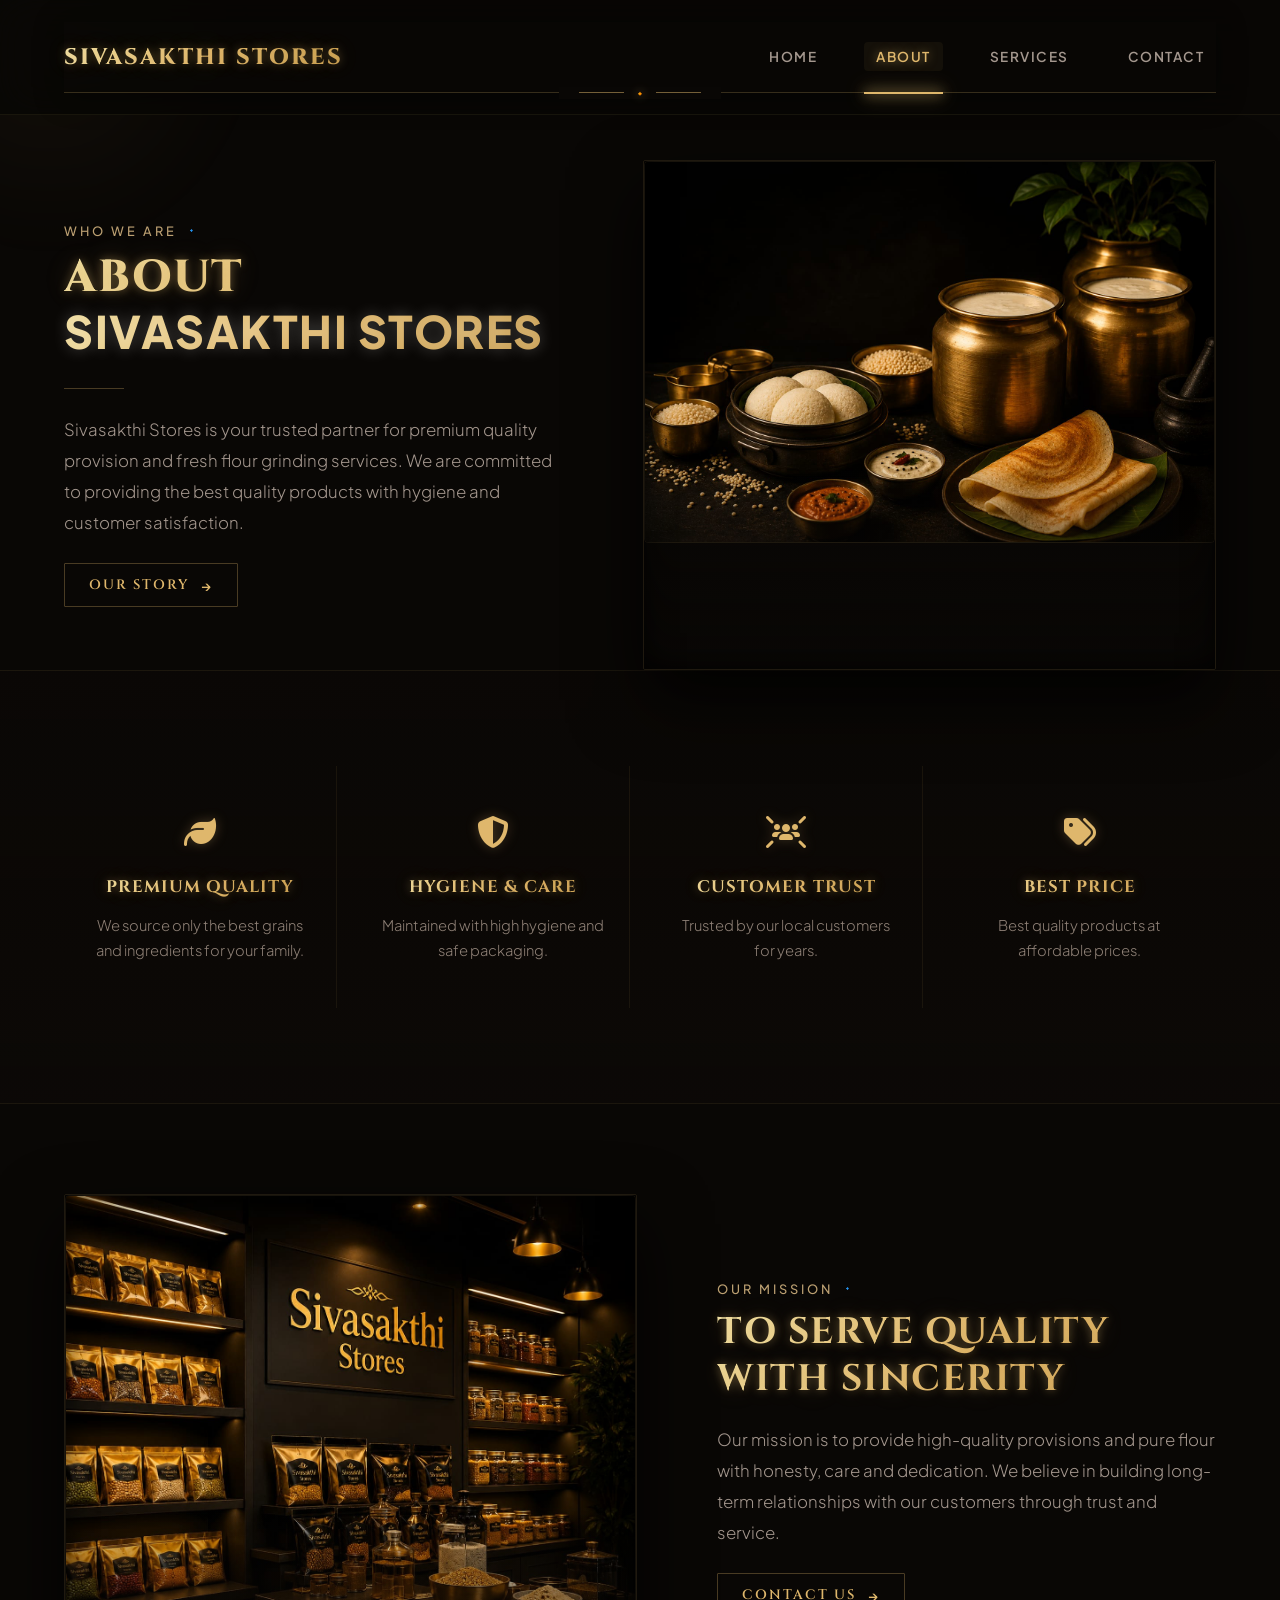
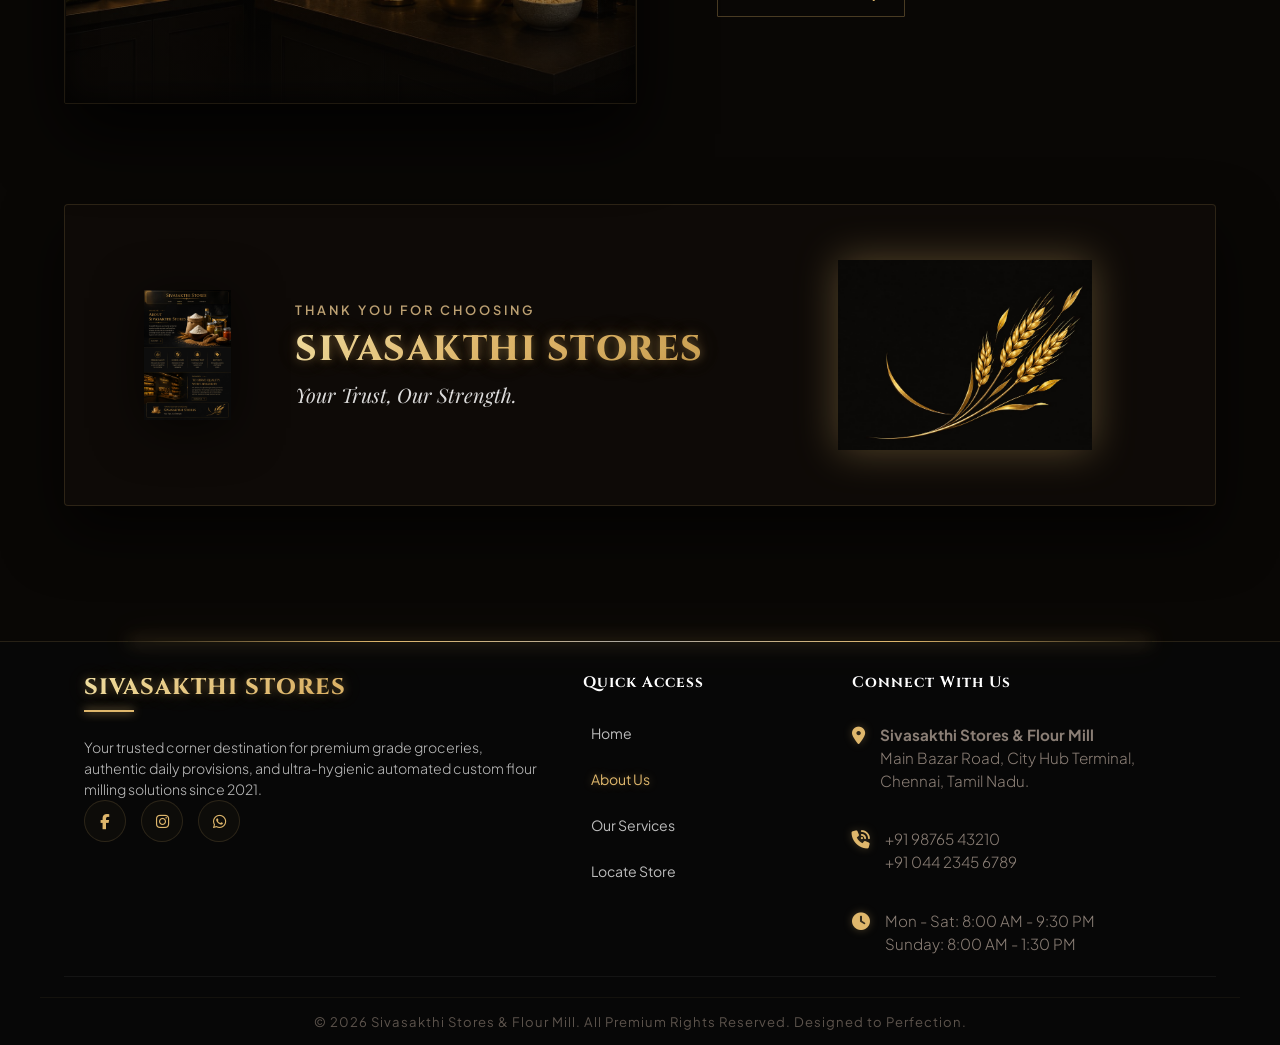
==== about.html @ a101e9c0 "Add files via upload Premium business website for Sivasakthi Stores featuring provisions, flour mill" ====
<!DOCTYPE html>
<html lang="en">
<head>
    <meta charset="UTF-8">
    <meta name="viewport" content="width=device-width, initial-scale=1.0">
    <title>About Us | Sivasakthi Stores</title>
    <link rel="stylesheet" href="https://cdnjs.cloudflare.com/ajax/libs/font-awesome/6.4.0/css/all.min.css">
    <link rel="preconnect" href="https://fonts.googleapis.com">
    <link rel="preconnect" href="https://fonts.gstatic.com" crossorigin>
    <link href="https://fonts.googleapis.com/css2?family=Cinzel:wght@500;600;700;800;900&family=Playfair+Display:ital,wght@0,500;0,600;1,500&family=Plus+Jakarta+Sans:wght@300;400;500;600&display=swap" rel="stylesheet">
    <link rel="stylesheet" href="style.css">
</head>
<body class="luxury-mockup-body">

    <div class="nav-ambient-left-glow"></div>

    <nav class="mockup-master-navbar elite-glass-nav">
        <div class="nav-glow-border-container">
            <div class="nav-inner-alignment-shell">
                <a href="index.html" class="mockup-nav-brand burning-gold-text kinetic-text">SIVASAKTHI STORES</a>
                <div class="mockup-nav-links-cluster">
                    <a href="index.html" class="interactive-nav-item">HOME</a>
                    <a href="about.html" class="active-glow-anchor interactive-nav-item">ABOUT</a>
                    <a href="index.html#services" class="interactive-nav-item">SERVICES</a>
                    <a href="index.html#contact" class="interactive-nav-item">CONTACT</a>
                </div>
            </div>
            <div class="nav-center-ornament">
                <div class="ornament-line"></div>
                <div class="ornament-diamond">🔸</div>
                <div class="ornament-line"></div>
            </div>
        </div>
    </nav>

    <main class="mockup-main-viewport-wrapper">

        <section class="premium-hero-block-node-section">
            <div class="mockup-central-grid-container">
                <div class="hero-two-col-asymmetric-layout">
                    
                    <div class="hero-left-editorial-deck animate-fade-in">
                        <div class="mockup-badge-row">
                            <span class="mockup-mini-label">WHO WE ARE</span>
                            <div class="badge-accent-ornament">🔹</div>
                        </div>
                        <h2 class="hero-main-title burning-gold-text">ABOUT <br><span class="white-shining-title">SIVASAKTHI STORES</span></h2>
                        <div class="section-gold-shimmer-divider"></div>
                        <p class="hero-para-narrative">
                            Sivasakthi Stores is your trusted partner for premium quality provision and fresh flour grinding services. We are committed to providing the best quality products with hygiene and customer satisfaction.
                        </p>
                        <a href="#features" class="mockup-luxury-hollow-btn">
                            OUR STORY <span class="btn-arrow-icon">→</span>
                        </a>
                    </div>

                    <div class="hero-right-dynamic-image-box hover-perspective-card">
                        <img src="images/about 1.jpg" alt="Sivasakthi Stores Flour and Grain Composition Display" class="fluid-mockup-img">
                        <div class="ambient-card-inner-shadow"></div>
                    </div>

                </div>
            </div>
        </section>

        <section class="premium-four-column-grid-section" id="features">
            <div class="mockup-central-grid-container">
                <div class="four-column-structural-flex">
                    
                    <div class="premium-value-card-brick group-hover-trigger">
                        <div class="brick-icon-wrapper"><i class="fa-solid fa-leaf"></i></div>
                        <h4 class="burning-gold-text">PREMIUM QUALITY</h4>
                        <p>We source only the best grains and ingredients for your family.</p>
                        <div class="card-laser-glow-line"></div>
                    </div>

                    <div class="premium-value-card-brick group-hover-trigger">
                        <div class="brick-icon-wrapper"><i class="fa-solid fa-shield-halved"></i></div>
                        <h4 class="burning-gold-text">HYGIENE & CARE</h4>
                        <p>Maintained with high hygiene and safe packaging.</p>
                        <div class="card-laser-glow-line"></div>
                    </div>

                    <div class="premium-value-card-brick group-hover-trigger">
                        <div class="brick-icon-wrapper"><i class="fa-solid fa-users-rays"></i></div>
                        <h4 class="burning-gold-text">CUSTOMER TRUST</h4>
                        <p>Trusted by our local customers for years.</p>
                        <div class="card-laser-glow-line"></div>
                    </div>

                    <div class="premium-value-card-brick group-hover-trigger">
                        <div class="brick-icon-wrapper"><i class="fa-solid fa-tags"></i></div>
                        <h4 class="burning-gold-text">BEST PRICE</h4>
                        <p>Best quality products at affordable prices.</p>
                        <div class="card-laser-glow-line"></div>
                    </div>

                </div>
            </div>
        </section>

        <section class="premium-mission-block-section">
            <div class="mockup-central-grid-container">
                <div class="mission-two-col-asymmetric-layout">
                    
                    <div class="mission-left-dynamic-image-box hover-perspective-card">
                        <img src="images/about 2.jpg" alt="Sivasakthi Stores Luxury Store Production Line" class="fluid-mockup-img">
                        <div class="ambient-card-inner-shadow"></div>
                    </div>

                    <div class="mission-right-editorial-deck">
                        <div class="mockup-badge-row">
                            <span class="mockup-mini-label">OUR MISSION</span>
                            <div class="badge-accent-ornament">🔹</div>
                        </div>
                        <h3 class="mission-main-title burning-gold-text">TO SERVE QUALITY WITH SINCERITY</h3>
                        <p class="mission-para-narrative">
                            Our mission is to provide high-quality provisions and pure flour with honesty, care and dedication. We believe in building long-term relationships with our customers through trust and service.
                        </p>
                        <a href="index.html#contact" class="mockup-luxury-hollow-btn">
                            CONTACT US <span class="btn-arrow-icon">→</span>
                        </a>
                    </div>

                </div>
            </div>
        </section>

        <section class="premium-signature-acknowledgment-section">
            <div class="mockup-central-grid-container">
                <div class="thankyou-enclosed-gold-panel dramatic-panel-scale">
                    
                    <div class="thankyou-left-branding-node">
                        <div class="thankyou-asset-bounding-box upscaled-asset-frame">
                            <img src="images/about 3.jpg" alt="Premium Wheat Sack Realistic Illustration Asset" class="thankyou-embedded-img">
                        </div>
                        <div class="thankyou-textual-strings">
                            <span class="thankyou-label-tag">THANK YOU FOR CHOOSING</span>
                            <h4 class="thankyou-main-header burning-gold-text">SIVASAKTHI STORES</h4>
                            <p class="thankyou-serif-motto">Your Trust, Our Strength.</p>
                        </div>
                    </div>

                    <div class="thankyou-right-foliage-node upscaled-foliage-frame">
                        <img src="images/about 4.jpg" alt="Realistic Clean Golden Wheat Stalk Artwork Graphic" class="thankyou-foliage-fluid-img">
                    </div>

                </div>
            </div>
        </section>

    </main>

    <footer class="master-luxury-footer elite-kinetic-footer">
        <div class="footer-neon-laser-line"></div>
        
        <div class="footer-grid-inside">
            <div class="footer-brand-summary dynamic-fade-in-block">
                <h3 class="burning-gold-text">SIVASAKTHI STORES</h3>
                <div class="footer-accent-underline-glow"></div>
                <p class="footer-summary-para">
                    Your trusted corner destination for premium grade groceries, authentic daily provisions, and ultra-hygienic automated custom flour milling solutions since 2021. 
                </p>
                <div class="footer-social-glow-strip">
                    <a href="#" class="social-glow-node"><i class="fab fa-facebook-f"></i></a>
                    <a href="#" class="social-glow-node"><i class="fab fa-instagram"></i></a>
                    <a href="#" class="social-glow-node"><i class="fab fa-whatsapp"></i></a>
                </div>
            </div>
            
            <div class="footer-links-column link-group-interactive">
                <h4 class="footer-column-heading">Quick Access</h4>
                <a href="index.html" class="kinetic-footer-link"><span class="link-bracket">[</span> Home <span class="link-bracket">]</span></a>
                <a href="about.html" class="kinetic-footer-link active-footer-tag"><span class="link-bracket">[</span> About Us <span class="link-bracket">]</span></a>
                <a href="index.html#services" class="kinetic-footer-link"><span class="link-bracket">[</span> Our Services <span class="link-bracket">]</span></a>
                <a href="index.html#contact" class="kinetic-footer-link"><span class="link-bracket">[</span> Locate Store <span class="link-bracket">]</span></a>
            </div>
            
            <div class="footer-links-column contact-info-panel">
                <h4 class="footer-column-heading">Connect With Us</h4>
                <div class="footer-interactive-contact-row">
                    <span class="contact-icon-shell"><i class="fas fa-location-dot"></i></span> 
                    <span class="contact-text-string"><strong>Sivasakthi Stores & Flour Mill</strong><br>Main Bazar Road, City Hub Terminal,<br>Chennai, Tamil Nadu.</span>
                </div>
                <div class="footer-interactive-contact-row">
                    <span class="contact-icon-shell"><i class="fas fa-phone-volume"></i></span> 
                    <span class="contact-text-string">+91 98765 43210<br>+91 044 2345 6789</span>
                </div>
                <div class="footer-interactive-contact-row">
                    <span class="contact-icon-shell"><i class="fas fa-clock"></i></span> 
                    <span class="contact-text-string">Mon - Sat: 8:00 AM - 9:30 PM<br>Sunday: 8:00 AM - 1:30 PM</span>
                </div>
            </div>
        </div>
        
        <div class="footer-bottom-copyright-bar">
            <div class="copyright-content-wrapper">
                &copy; 2026 Sivasakthi Stores & Flour Mill. All Premium Rights Reserved. Designed to Perfection.
            </div>
        </div>
    </footer>

</body>
</html>
---- style.css ----
:root {
    --canvas-obsidian-black: #0f0f0f;
    --canvas-panel-dark: #161616;
    --canvas-pure-white: #ffffff;
    --accent-gold-foil: #c49a45;
    --accent-gold-neon-glow: rgba(196, 154, 69, 0.85);
    --text-silver-gray: #d1cbd4;
    --text-muted-ash: #8c858e;
    --glass-card-backdrop: rgba(22, 22, 22, 0.75);
}

* {
    margin: 0; padding: 0; box-sizing: border-box;
    font-family: 'Plus Jakarta Sans', sans-serif;
}
html { scroll-behavior: smooth; }
body {
    background-color: var(--canvas-obsidian-black);
    color: var(--text-silver-gray);
    overflow-x: hidden;
}

/* 🌟 PREMIUM SOLID BLACK NAVBAR (THICK GOLD BORDER & GLOW EFFECT) */
.master-luxury-nav {
    background: #000000; 
    border-bottom: 4px solid var(--accent-gold-foil); /* Outer line thick-ah mathiyachu */
    position: fixed; top: 0; left: 0; width: 100%; z-index: 1000;
    padding: 32px 0; 
    transition: all 0.4s cubic-bezier(0.16, 1, 0.3, 1);
    box-shadow: 0 8px 32px rgba(196, 154, 69, 0.25); /* Bottom gold glow blend */
}

.master-luxury-nav.navbar-scrolled {
    padding: 20px 0;
    background: #050505; 
    border-bottom: 4px solid var(--accent-gold-foil);
    box-shadow: 0 10px 40px rgba(196, 154, 69, 0.4);
}

.nav-container-shell {
    width: 90%; max-width: 1200px; margin: 0 auto;
    display: flex; justify-content: space-between; align-items: center;
}

/* 🔥 ATTRACTIVE LOGO TEXT SHINE EFFECT (SIVASAKTHI STORES Look upgraded) */
.nav-brand-logo {
    font-family: 'Cinzel', serif; 
    font-size: 1.85rem; 
    font-weight: 900;
    color: var(--accent-gold-foil) !important; 
    letter-spacing: 3px; /* Premium breathing space */
    text-decoration: none;
    transition: all 0.3s ease;
    text-transform: uppercase;
    /* Luxury gold text neon drop shadow */
    text-shadow: 0 0 12px rgba(196, 154, 69, 0.6), 2px 2px 4px rgba(0, 0, 0, 0.9);
}

/* Dynamic span variant tag inner profile */
.black-text-span { 
    color: #ffffff !important; /* Secondary branding element in crisp white text shine */
    text-shadow: 0 0 10px rgba(255, 255, 255, 0.5), 2px 2px 4px rgba(0, 0, 0, 0.9) !important;
}

/* Nav links text - Pure Gold */
.nav-links-system .link-anchor {
    color: var(--accent-gold-foil) !important; 
    text-decoration: none; margin-left: 28px;
    font-weight: 800; font-size: 0.9rem; letter-spacing: 1px;
    padding: 10px 20px; border-radius: 4px;
    transition: all 0.3s cubic-bezier(0.16, 1, 0.3, 1);
    position: relative;
    border: 1px solid transparent; 
}

/* ✨ SHINING GOLD OUTLINE HOVER EFFECT */
.nav-links-system .link-anchor:hover,
.nav-links-system .link-anchor.active { 
    color: var(--accent-gold-foil) !important; 
    background: rgba(196, 154, 69, 0.08) !important; 
    border: 1px solid var(--accent-gold-foil) !important; 
    box-shadow: 0 0 15px var(--accent-gold-neon-glow), inset 0 0 8px rgba(196, 154, 69, 0.2) !important;
}

/* 🖼️ HERO VIEWPORT PROFILE */
.master-hero-viewport {
    position: relative; width: 100%; height: 110vh; margin-top: 0px;
    overflow: hidden; background-color: var(--canvas-obsidian-black);
}
.hero-slides-wrapper-track {
    display: flex; width: 100%; height: 100%; position: relative;
    transition: transform 0.6s cubic-bezier(0.16, 1, 0.3, 1);
}
.hero-pane-slide {
    min-width: 100%; width: 100%; height: 100%; flex: 0 0 100%;
    display: flex; align-items: center; padding-left: 8%;
    position: relative;
}

/* 🌀 UNIQUE FLOATING TEXT FRAMEWORK */
.floating-animation-package {
    animation: multiDirectionalFloat 14s ease-in-out infinite alternate;
}

@keyframes multiDirectionalFloat {
    0% { transform: translate(0, 0); }
    30% { transform: translate(45px, -10px); }
    60% { transform: translate(-35px, 5px); }
    85% { transform: translate(-5px, 35px); }
    100% { transform: translate(0, 0); }
}

/* ✨ HERO BOX: TRANSPARENT GLASSBACK OVERLAY WITH MATCHING LUXURY NAVBAR GOLD TEXT MIX */
.pane-content-bound { 
    max-width: 650px; z-index: 5; 
    background: rgba(0, 0, 0, 0.45) !important; /* Premium dark transparency backing for maximum pop */
    border: 1px solid rgba(196, 154, 69, 0.3) !important; /* Gold tracked glass outline border */
    padding: 40px; border-radius: 8px;
    backdrop-filter: blur(10px) !important; -webkit-backdrop-filter: blur(10px) !important;
    box-shadow: 0 20px 50px rgba(0,0,0,0.7) !important;
}

.pane-mini-badge {
    font-size: 0.8rem; font-weight: 800; color: var(--accent-gold-foil) !important; letter-spacing: 3px; display: block; margin-bottom: 12px;
    text-shadow: 0 0 8px var(--accent-gold-neon-glow);
}

/* Main title header setup with dynamic visibility adjustments */
.hero-pane-slide h1 {
    font-family: 'Playfair Display', serif; font-size: 3.8rem; font-weight: 800; line-height: 1.15; 
    color: #ffffff !important; /* Primary clean clear white look */
    margin-bottom: 22px;
    text-shadow: 2px 2px 10px rgba(0,0,0,0.9) !important;
}

/* Secondary highlighted texts/span mapped to beautiful navbar golden flavor profile */
.brand-solid-black-title, .gold-text-span { 
    color: var(--accent-gold-foil) !important; /* Sivasakthi store style gold theme */
    font-weight: 900 !important;
    text-shadow: 0 0 10px rgba(196, 154, 69, 0.5) !important;
}

/* Feature descriptions inside box changed to elegant silver white overlay for high readability */
.pane-feature-bullets p {
    font-size: 1.1rem; font-weight: 700; color: #ffffff !important; margin-bottom: 12px; display: flex; align-items: center; gap: 10px;
    text-shadow: 1px 1px 4px rgba(0,0,0,0.8) !important;
}
.icon-white, .icon-gold { 
    color: var(--accent-gold-foil) !important; /* Icons changed to rich premium gold alignment */
    text-shadow: 0 0 6px var(--accent-gold-neon-glow) !important;
}

/* Premium matching theme CTA action buttons */
.cta-solid-gold {
    background: var(--accent-gold-foil) !important; color: #000000 !important; 
    padding: 15px 35px; text-decoration: none; font-weight: 800; font-size: 0.85rem;
    letter-spacing: 1px; border-radius: 4px; display: inline-block; transition: all 0.3s ease;
    border: 1px solid var(--accent-gold-foil);
    box-shadow: 0 4px 15px rgba(196, 154, 69, 0.4);
}
.cta-solid-gold:hover { transform: translateY(-3px); background: #000000 !important; color: var(--accent-gold-foil) !important; border-color: var(--accent-gold-foil); box-shadow: 0 5px 20px var(--accent-gold-neon-glow); }

/* SWIFT BANNER CONTROLS */
.slider-arrow-controls {
    position: absolute; bottom: 55px; right: 8%; display: flex; gap: 15px; z-index: 25;
}
.nav-arrow {
    width: 48px; height: 48px; border-radius: 50%; border: 1px solid rgba(255, 255, 255, 0.2);
    background: rgba(22, 22, 22, 0.8); color: var(--canvas-pure-white); cursor: pointer;
    display: flex; align-items: center; justify-content: center; transition: all 0.3s;
}
.nav-arrow:hover { background: var(--canvas-pure-white); color: #000000; box-shadow: 0 0 15px var(--canvas-pure-white); }

.hero-navigation-pips {
    position: absolute; bottom: 75px; left: 8%; display: flex; gap: 12px; z-index: 20;
}
.control-pip { width: 35px; height: 4px; background: rgba(255, 255, 255, 0.4); cursor: pointer; transition: all 0.3s; }
.control-pip.active { background: var(--canvas-pure-white); width: 65px; box-shadow: 0 0 8px #ffffff; }

/* ❌ WAVE DIVIDER BLOCKS COMPLETELY REMOVED & HIDDEN FROM ACTIVE DOM SCREEN */
.curve-wave-bottom-divider {
    display: none !important;
}

/* TITLES DECK */
.showcase-title-deck { text-align: center; padding: 75px 0 35px 0; }
.showcase-title-deck h2 {
    font-family: 'Cinzel', serif; font-size: 2.1rem; font-weight: 900;
    color: var(--canvas-pure-white); letter-spacing: 1.5px; margin-top: 6px;
}
.luxury-badge-tag { font-size: 0.8rem; font-weight: 700; color: var(--accent-gold-foil); letter-spacing: 4px; display: block; }
.ornamental-center-bar {
    width: 80px; height: 2px; background: var(--accent-gold-foil); margin: 15px auto 0 auto; position: relative;
    box-shadow: 0 0 6px var(--accent-gold-foil);
}
.ornamental-center-bar span {
    position: absolute; top: -3px; left: 50%; transform: translateX(-50%);
    width: 8px; height: 8px; background: var(--canvas-obsidian-black); border: 1px solid var(--accent-gold-foil); border-radius: 50%;
}

/* ABOUT SECTION LAYER */
.traditional-legacy-about { padding-bottom: 40px; }
.legacy-layout-flex {
    width: 90%; max-width: 1200px; margin: 0 auto; display: flex; align-items: center; gap: 60px;
}
.legacy-text-envelope { flex: 1; }
.legacy-text-envelope h3 { font-family: 'Playfair Display', serif; font-size: 1.8rem; color: var(--canvas-pure-white); margin-bottom: 15px; }
.legacy-text-envelope p { color: var(--text-silver-gray); font-size: 1rem; line-height: 1.7; margin-bottom: 20px; }
.legacy-trigger-link {
    color: var(--accent-gold-foil); font-weight: 700; font-size: 0.9rem; text-decoration: none;
    display: inline-flex; align-items: center; gap: 6px; transition: gap 0.2s;
}
.legacy-trigger-link:hover { gap: 12px; text-shadow: 0 0 8px var(--accent-gold-foil); }

.legacy-visual-envelope { position: relative; width: 440px; height: 300px; border-radius: 8px; }
.legacy-visual-envelope img { width: 100%; height: 100%; object-fit: cover; border-radius: 8px; border: 1px solid rgba(196,154,69,0.3); }
.traditional-crest-seal {
    position: absolute; top: -15px; right: -15px; width: 90px; height: 90px; background: var(--canvas-panel-dark);
    border: 2px dashed var(--accent-gold-foil); border-radius: 50%; display: flex; flex-direction: column; align-items: center; justify-content: center;
}
.seal-top { font-size: 0.6rem; color: var(--text-muted-ash); }
.seal-main { font-size: 0.75rem; color: var(--accent-gold-foil); font-weight: 700; }

/* TAB DESIGN CONFIGS */
.showcase-tab-selectors { display: flex; justify-content: center; margin-bottom: 45px; }
.selector-tab-btn {
    background: transparent; border: 1px solid rgba(196, 154, 69, 0.3);
    color: var(--text-muted-ash); padding: 14px 38px; font-weight: 700;
    font-size: 0.85rem; letter-spacing: 1.5px; cursor: pointer; transition: all 0.3s;
}
.selector-tab-btn:first-child { border-radius: 4px 0 0 4px; }
.selector-tab-btn:last-child { border-radius: 0 4px 4px 0; border-left: none; }
.selector-tab-btn.active {
    background: var(--accent-gold-foil); color: var(--canvas-obsidian-black);
    border-color: var(--accent-gold-foil); box-shadow: 0 0 15px rgba(196, 154, 69, 0.4);
}

/* CARDS MATRIX VIEWPORTS */
.showcase-cards-viewport { width: 90%; max-width: 1200px; margin: 0 auto; overflow: hidden; padding: 15px 4px; }
.showcase-panels-track { display: flex; width: 100%; position: relative; transition: transform 0.6s cubic-bezier(0.16, 1, 0.3, 1); }
.showcase-panel-unit { min-width: 100%; width: 100%; flex: 0 0 100%; }
.panel-matrix-grid { display: grid; grid-template-columns: repeat(2, 1fr); gap: 40px; }

.big-rectangular-card {
    background: var(--glass-card-backdrop);
    backdrop-filter: blur(12px); -webkit-backdrop-filter: blur(12px);
    border-radius: 8px; overflow: hidden;
    border: 1px solid rgba(255, 255, 255, 0.05);
    box-shadow: 0 10px 30px rgba(0, 0, 0, 0.3);
    transition: transform 0.4s cubic-bezier(0.16, 1, 0.3, 1), box-shadow 0.4s, border-color 0.4s;
    display: flex; flex-direction: column;
}
.card-media-lens { width: 100%; height: 255px; overflow: hidden; position: relative; background-color: #222; }
.card-media-lens img { width: 100%; height: 100%; object-fit: cover; transition: transform 0.5s ease; }
.card-category-pill {
    position: absolute; top: 15px; left: 15px; background: var(--canvas-obsidian-black);
    padding: 5px 12px; font-size: 0.7rem; font-weight: 700; color: var(--accent-gold-foil);
    letter-spacing: 1px; border-radius: 2px; border: 1px solid var(--accent-gold-foil);
}
.card-text-deck { padding: 28px; flex-grow: 1; }
.card-text-deck h3 { font-family: 'Playfair Display', serif; font-size: 1.45rem; color: var(--canvas-pure-white); margin-bottom: 12px; transition: color 0.3s; }
.card-text-deck p { color: var(--text-silver-gray); font-size: 0.95rem; line-height: 1.65; }

.big-rectangular-card:hover {
    transform: translateY(-8px);
    border-color: var(--accent-gold-foil);
    box-shadow: 0 15px 40px rgba(196, 154, 69, 0.15), 0 0 25px var(--accent-gold-neon-glow);
    background: rgba(30, 30, 30, 0.85);
}
.big-rectangular-card:hover .card-media-lens img { transform: scale(1.05); }
.big-rectangular-card:hover h3 { color: var(--accent-gold-foil); }

/* COMMITMENTS */
.commitments-matrix-shelf { padding-bottom: 75px; }
.commitments-container-grid { width: 90%; max-width: 1200px; margin: 0 auto; display: grid; grid-template-columns: repeat(4, 1fr); gap: 20px; }
.commitment-node-box {
    background: var(--glass-card-backdrop); backdrop-filter: blur(10px);
    padding: 35px 20px; border-radius: 6px; border: 1px solid rgba(255,255,255,0.03); text-align: center;
    transition: all 0.3s ease;
}
.commitment-node-box:hover {
    transform: translateY(-5px); border-color: var(--accent-gold-foil);
    box-shadow: 0 10px 25px var(--accent-gold-neon-glow);
}
.icon-gold-large { font-size: 2.2rem; color: var(--accent-gold-foil); margin-bottom: 15px; display: block; text-shadow: 0 0 10px var(--accent-gold-foil); }
.commitment-node-box h3 { font-family: 'Playfair Display', serif; font-size: 1.2rem; color: var(--canvas-pure-white); margin-bottom: 10px; }
.commitment-node-box p { color: var(--text-silver-gray); font-size: 0.88rem; line-height: 1.55; }

/* FOOTER ARCHITECTURE */
.master-luxury-footer { background: #0b0b0b; color: #bcaea2; padding: 70px 0 25px 0; border-top: 3px solid var(--accent-gold-foil); }
.footer-grid-inside {
    width: 90%; max-width: 1200px; margin: 0 auto; display: grid; grid-template-columns: 1.3fr 0.8fr 0.8fr 1.1fr; gap: 40px;
    padding-bottom: 40px; border-bottom: 1px solid rgba(255,255,255,0.05);
}
.footer-brand-summary h3 { font-family: 'Cinzel', serif; font-size: 1.35rem; color: var(--canvas-pure-white); margin-bottom: 8px; }
.footer-accent-underline { width: 35px; height: 2px; background: var(--accent-gold-foil); margin-bottom: 15px; box-shadow: 0 0 5px var(--accent-gold-foil); }
.footer-brand-summary p { font-size: 0.88rem; color: #a1988b; line-height: 1.65; }
.footer-links-column h4 { font-size: 0.88rem; font-weight: 700; color: var(--accent-gold-foil); letter-spacing: 1px; margin-bottom: 22px; }
.footer-links-column a { display: block; color: #a1988b; text-decoration: none; font-size: 0.88rem; margin-bottom: 12px; transition: color 0.2s; }
.footer-links-column a:hover { color: var(--canvas-pure-white); }
.footer-links-column p { font-size: 0.88rem; color: #a1988b; margin-bottom: 12px; }
.phone-icon-accent { color: var(--accent-gold-foil); margin-right: 8px; }
.footer-bottom-copyright-bar { text-align: center; padding-top: 25px; font-size: 0.82rem; color: #666057; }

/* MEDIA RESPONSIVE FLUID RULES */
@media(max-width: 992px) {
    .panel-matrix-grid { grid-template-columns: 1fr; gap: 25px; }
    .legacy-layout-flex { flex-direction: column; text-align: center; }
    .legacy-visual-envelope { width: 100%; max-width: 400px; height: 250px; margin: 0 auto; }
    .commitments-container-grid, .footer-grid-inside { grid-template-columns: 1fr; gap: 30px; }
    .hero-pane-slide h1 { font-size: 2.4rem; }
    .nav-links-system { display: none; }
    .master-luxury-nav { padding: 25px 0; }
}



/* ==========================================================
   ☕ THE MOCKUP ENGINE: ULTRA-LUXURY BURNING GOLD & DARK CHARCOAL
   ========================================================== */

/* 🌌 Master Layout Environmental Setup */
.luxury-mockup-body {
    background-color: #090705 !important; /* Premium Dark Charcoal Velvet Matte Tone */
    color: #ebdcd0;
    font-family: 'Plus Jakarta Sans', sans-serif;
    margin: 0; padding: 0;
    overflow-x: hidden;
}

/* 💎 METALLIC BURNING LASER GOLD TYPOGRAPHY ENGINE */
.burning-gold-text {
    color: #dfb76c !important; /* Rich Luxury Brass Gold Tone */
    font-family: 'Cinzel', serif;
    font-weight: 700;
    letter-spacing: 1.5px;
    text-shadow: 0 0 10px rgba(223, 183, 108, 0.4), 
                 0 0 25px rgba(223, 183, 108, 0.2), 
                 0 0 45px rgba(181, 143, 76, 0.1);
    transition: all 0.4s cubic-bezier(0.16, 1, 0.3, 1);
}

.white-shining-title {
    color: #ffffff !important;
    text-shadow: 0 0 15px rgba(255,255,255,0.25);
}

/* 🌌 NAVBAR AMBIENT INDIRECT VISUAL SPOTLIGHT LEAK */
.nav-ambient-left-glow {
    position: absolute; top: 0; left: 0; width: 450px; height: 160px;
    background: radial-gradient(circle, rgba(223, 183, 108, 0.07) 0%, rgba(0,0,0,0) 70%);
    pointer-events: none; z-index: 99; filter: blur(25px);
}

/* 🌟 PREMIUM GLOW UPGRADED GLASS NAVBAR ENGINE */
.elite-glass-nav {
    position: fixed; top: 0; left: 0; width: 100%; height: 115px;
    background-color: rgba(9, 7, 5, 0.88) !important;
    backdrop-filter: blur(15px) saturate(160%);
    -webkit-backdrop-filter: blur(15px) saturate(160%);
    z-index: 1000; display: flex; align-items: center;
    transition: all 0.4s ease;
}

.nav-glow-border-container {
    width: 90%; max-width: 1200px; margin: 0 auto; position: relative;
    padding: 22px 0;
    border-bottom: 1px solid rgba(223, 183, 108, 0.22);
    box-shadow: 0 4px 30px rgba(0, 0, 0, 0.4);
}

.nav-inner-alignment-shell {
    display: flex; justify-content: space-between; align-items: center; width: 100%;
}

.mockup-nav-brand {
    text-decoration: none; font-size: 1.55rem; font-weight: 900; letter-spacing: 2px;
}

/* Kinetic Shimmer on Brand Name Hover */
.kinetic-text:hover {
    color: #ffffff !important;
    text-shadow: 0 0 20px #dfb76c, 0 0 40px rgba(223, 183, 108, 0.6);
}

.mockup-nav-links-cluster { display: flex; gap: 40px; }

.interactive-nav-item {
    text-decoration: none; color: #a6978e; font-size: 0.85rem;
    font-weight: 600; letter-spacing: 2px; position: relative;
    padding: 6px 12px; border-radius: 4px;
    transition: all 0.4s cubic-bezier(0.16, 1, 0.3, 1);
}

/* Luxury Link Hover Transitions */
.interactive-nav-item:hover, 
.mockup-nav-links-cluster a.active-glow-anchor {
    color: #dfb76c !important;
    background: rgba(223, 183, 108, 0.05);
    text-shadow: 0 0 10px rgba(223, 183, 108, 0.6);
}

.mockup-nav-links-cluster a.active-glow-anchor::after {
    content: ''; position: absolute; bottom: -23px; left: 0; width: 100%; height: 2px;
    background-gradient: linear-gradient(90deg, transparent, #dfb76c, transparent);
    background-color: #dfb76c; box-shadow: 0 0 12px #dfb76c, 0 0 20px #dfb76c;
}

/* Central Decorative Border Knot Component */
.nav-center-ornament {
    position: absolute; bottom: -7px; left: 50%; transform: translateX(-50%);
    display: flex; align-items: center; gap: 10px; background: #090705; padding: 0 20px;
}
.ornament-line { width: 45px; height: 1px; background: rgba(223, 183, 108, 0.5); }
.ornament-diamond { font-size: 0.6rem; color: #dfb76c; filter: drop-shadow(0 0 5px #dfb76c); }

/* Master Workspace Layer Configurations */
.mockup-main-viewport-wrapper { margin-top: 160px; position: relative; z-index: 10; }
.mockup-central-grid-container { width: 90%; max-width: 1200px; margin: 0 auto; }

/* 📋 TYPOGRAPHY GRAPHIC LABELS & RULES */
.mockup-badge-row { display: flex; align-items: center; gap: 10px; margin-bottom: 12px; }
.mockup-mini-label { font-size: 0.8rem; font-weight: 500; color: #bca072; letter-spacing: 3px; }
.badge-accent-ornament { font-size: 0.45rem; color: #dfb76c; }
.section-gold-shimmer-divider { width: 60px; height: 1px; background: rgba(223, 183, 108, 0.3); margin: 25px 0; }

/* 🧾 LUXURY ACTION BUTTON LINK DECK */
.mockup-luxury-hollow-btn {
    display: inline-flex; align-items: center; gap: 12px; background: transparent;
    color: #dfb76c; font-family: 'Cinzel', serif; font-size: 0.85rem; font-weight: 600;
    text-decoration: none; letter-spacing: 2px; padding: 12px 24px;
    border: 1px solid rgba(223, 183, 108, 0.3); border-radius: 1px;
    transition: all 0.4s cubic-bezier(0.16, 1, 0.3, 1); margin-top: 25px;
}

.mockup-luxury-hollow-btn:hover {
    background: rgba(223, 183, 108, 0.04); border-color: #dfb76c;
    box-shadow: 0 0 20px rgba(223, 183, 108, 0.25); color: #ffffff;
}
.btn-arrow-icon { transition: transform 0.3s ease; }
.mockup-luxury-hollow-btn:hover .btn-arrow-icon { transform: translateX(6px); }

/* 📦 SECTION 1: HERO DISPLAY GRID STYLES */
.premium-hero-block-section { padding: 50px 0 80px 0; }
.hero-two-col-asymmetric-layout { display: grid; grid-template-columns: 1fr 1.15fr; gap: 80px; align-items: center; }
.hero-main-title { font-size: 2.8rem; margin: 0; line-height: 1.2; font-weight: 800; }
.hero-para-narrative { color: #a4978e; font-size: 1.05rem; line-height: 1.85; font-weight: 300; margin: 0; }

/* 📦 INTERACTIVE IMAGES HOVER EFFECT MECHANICS */
.hover-perspective-card {
    width: 100%; height: 510px; position: relative; overflow: hidden;
    border: 1px solid rgba(223, 183, 108, 0.1); border-radius: 2px;
    box-shadow: 0 30px 70px rgba(0,0,0,0.8); transition: all 0.5s cubic-bezier(0.16, 1, 0.3, 1);
}
.fluid-mockup-img { width: 100%; height: 100%; object-fit: cover; transition: transform 0.6s ease; }
.ambient-card-inner-shadow {
    position: absolute; top: 0; left: 0; width: 100%; height: 100%;
    background: linear-gradient(180deg, rgba(0,0,0,0) 60%, rgba(9,7,5,0.85) 100%); pointer-events: none;
}

.hover-perspective-card:hover {
    border-color: rgba(223, 183, 108, 0.4);
    box-shadow: 0 35px 80px rgba(223, 183, 108, 0.12);
}
.hover-perspective-card:hover .fluid-mockup-img { transform: scale(1.03); }

/* 📦 SECTION 2: THE FOUR COLUMN VALUE CARD TILES */
.premium-four-column-grid-section {
    padding: 95px 0; border-top: 1px solid rgba(223, 183, 108, 0.08);
    border-bottom: 1px solid rgba(223, 183, 108, 0.08);
    background: linear-gradient(180deg, rgba(14,10,7,0.3) 0%, rgba(14,10,7,0.6) 100%);
}
.four-column-structural-flex { display: grid; grid-template-columns: repeat(4, 1fr); gap: 20px; }

.premium-value-card-brick {
    text-align: center; padding: 45px 25px; position: relative;
    border-right: 1px solid rgba(223, 183, 108, 0.08);
    transition: all 0.4s cubic-bezier(0.16, 1, 0.3, 1);
}
.premium-value-card-brick:last-child { border-right: none; }

.brick-icon-wrapper {
    font-size: 2rem; color: #dfb76c; margin-bottom: 25px;
    filter: drop-shadow(0 0 6px rgba(223, 183, 108, 0.3));
    transition: transform 0.4s ease;
}
.premium-value-card-brick h4 { font-size: 1.05rem; margin: 0 0 15px 0; font-weight: 700; letter-spacing: 1px; }
.premium-value-card-brick p { color: #8e8076; font-size: 0.92rem; line-height: 1.7; margin: 0; font-weight: 300; }

.card-laser-glow-line {
    position: absolute; bottom: 0; left: 50%; width: 0; height: 1px;
    background: #dfb76c; box-shadow: 0 0 12px #dfb76c;
    transition: all 0.4s ease; transform: translateX(-50%);
}

.premium-value-card-brick:hover {
    background: rgba(223, 183, 108, 0.02); transform: translateY(-5px);
}
.premium-value-card-brick:hover .burning-gold-text {
    text-shadow: 0 0 15px rgba(223, 183, 108, 0.8); color: #ffffff !important;
}
.premium-value-card-brick:hover .brick-icon-wrapper { transform: scale(1.1); }
.premium-value-card-brick:hover .card-laser-glow-line { width: 80%; }

/* 📦 SECTION 3: MISSION BANNER LAYOUT SYSTEM */
.premium-mission-block-section { padding: 90px 0; }
.mission-two-col-asymmetric-layout { display: grid; grid-template-columns: 1.15fr 1fr; gap: 80px; align-items: center; }
.mission-main-title { font-size: 2.3rem; margin: 0 0 20px 0; line-height: 1.3; font-weight: 700; }
.mission-para-narrative { color: #a4978e; font-size: 1.05rem; line-height: 1.85; font-weight: 300; margin: 0; }

/* 📦 SECTION 4: THANK YOU ENCLOSED CONTAINER STRUCTURE (SAMPLES UPSCALED) */
.premium-signature-acknowledgment-section { padding: 10px 0 95px 0; }

.thankyou-enclosed-gold-panel {
    background-color: #0e0a07; border: 1px solid rgba(223, 183, 108, 0.15);
    border-radius: 4px; padding: 55px 60px; display: flex;
    align-items: center; justify-content: space-between;
    box-shadow: 0 25px 60px rgba(0,0,0,0.65);
    transition: all 0.4s cubic-bezier(0.16, 1, 0.3, 1);
}

.thankyou-left-branding-node { display: flex; align-items: center; gap: 45px; }

/* 📐 1.5x SIZING BOOST UPGRADE FOR WHEAT SACK CONTAINER */
.upscaled-asset-frame { 
    width: 125px !important; 
    height: 130px !important; 
    filter: drop-shadow(0 8px 25px rgba(0,0,0,0.6));
    transition: transform 0.4s ease;
}
.thankyou-embedded-img { width: 100%; height: 100%; object-fit: contain; }

.thankyou-label-tag { font-size: 0.8rem; color: #bca072; letter-spacing: 3px; font-weight: 600; display: block; }
.thankyou-main-header { font-size: 2.2rem; margin: 8px 0; font-weight: 800; }
.thankyou-serif-motto { font-family: 'Playfair Display', serif; font-style: italic; font-size: 1.25rem; color: #ffffff; margin: 0; opacity: 0.85; }

/* 📐 1.5x SIZING BOOST UPGRADE FOR RIGHT FOLIAGE VECTOR ARCHITECTURE */
.upscaled-foliage-frame { 
    height: 190px !important; 
    width: 380px !important; 
    filter: drop-shadow(0 0 20px rgba(223, 183, 108, 0.35));
    transition: transform 0.4s ease;
}
.thankyou-foliage-fluid-img { width: 100%; height: 100%; object-fit: contain; }

/* Micro Card Motion Physics on Entire Thankyou Container Panel */
.thankyou-enclosed-gold-panel:hover .upscaled-asset-frame { transform: scale(1.08) rotate(-3deg); }
.thankyou-enclosed-gold-panel:hover .upscaled-foliage-frame { transform: scale(1.05) translateX(5px); }

/* ==========================================================
   🌟 ULTRA ELITE NEON GLOW KINETIC FOOTER STYLING
   ========================================================== */
.master-luxury-footer {
    background-color: #070403 !important; /* Deeper Pitch Cocoa Shadow */
    position: relative; padding: 90px 0 40px 0;
    border-top: 1px solid rgba(223, 183, 108, 0.1);
}

/* Moving Laser Top Boundary Line Accent */
.footer-neon-laser-line {
    position: absolute; top: -1px; left: 10%; width: 80%; height: 1px;
    background: linear-gradient(90deg, transparent, #dfb76c, rgba(255,255,255,0.6), #dfb76c, transparent);
    box-shadow: 0 0 15px #dfb76c, 0 0 30px rgba(223, 183, 108, 0.8);
}

.footer-grid-inside {
    width: 90%; max-width: 1200px; margin: 0 auto;
    display: grid; grid-template-columns: 1.3fr 0.8fr 1fr; gap: 60px;
}

.footer-brand-summary h3 { font-size: 1.6rem; margin: 0 0 15px 0; font-weight: 800; }
.footer-accent-underline-glow { width: 50px; height: 2px; background: #dfb76c; box-shadow: 0 0 10px #dfb76c; margin-bottom: 25px; }
.footer-summary-para { color: #8a7e75; font-size: 0.95rem; line-height: 1.7; margin-bottom: 30px; font-weight: 300; }

/* Social Icons Interactive Node Strip */
.footer-social-glow-strip { display: flex; gap: 15px; }
.social-glow-node {
    width: 42px; height: 42px; border-radius: 50%; background: rgba(223, 183, 108, 0.03);
    border: 1px solid rgba(223, 183, 108, 0.15); display: flex; align-items: center; justify-content: center;
    color: #dfb76c; text-decoration: none; font-size: 0.95rem; transition: all 0.4s cubic-bezier(0.16, 1, 0.3, 1);
}
.social-glow-node:hover {
    background: #dfb76c; color: #070403; transform: translateY(-4px);
    box-shadow: 0 0 15px rgba(223, 183, 108, 0.5); border-color: #dfb76c;
}

/* Footer Link Interaction Triggers */
.footer-column-heading {
    font-family: 'Cinzel', serif; font-size: 1.1rem; color: #ffffff;
    margin: 0 0 30px 0; letter-spacing: 1.5px; font-weight: 600;
}

.footer-links-column { display: flex; flex-direction: column; gap: 16px; }

.kinetic-footer-link {
    text-decoration: none; color: #8a7e75; font-size: 0.92rem; font-weight: 400;
    transition: all 0.3s ease; display: inline-flex; align-items: center;
}
.link-bracket { color: #dfb76c; opacity: 0; margin: 0; transition: all 0.3s ease; font-weight: 700; }
.kinetic-footer-link:hover .link-bracket { opacity: 1; margin: 0 6px; }

.kinetic-footer-link:hover, .active-footer-tag {
    color: #dfb76c !important; text-shadow: 0 0 8px rgba(223, 183, 108, 0.4);
}

/* Contact Block Stylings */
.footer-interactive-contact-row { display: flex; align-items: flex-start; gap: 15px; margin: 0 0 20px 0; }
.contact-icon-shell { color: #dfb76c; font-size: 1.1rem; filter: drop-shadow(0 0 4px rgba(223, 183, 108, 0.3)); }
.contact-text-string { color: #8a7e75; font-size: 0.95rem; line-height: 1.5; font-weight: 300; }

/* Copyright Strip Layer */
.footer-bottom-copyright-bar {
    border-top: 1px solid rgba(223, 183, 108, 0.05); margin-top: 70px; padding-top: 30px;
}

.footer-grid-inside {
    width: 90%; max-width: 1200px; margin: 0 auto;
    display: grid; grid-template-columns: 1.3fr 0.8fr 1.1fr; gap: 60px;
}
@media(max-width: 992px) {
    .footer-grid-inside { grid-template-columns: 1fr; gap: 40px; }
}

.copyright-content-wrapper {
    width: 90%; max-width: 1200px; margin: 0 auto; text-align: center;
    color: #5c534c; font-size: 0.82rem; letter-spacing: 1px; font-weight: 400;
}

/* 📱 ADAPTIVE FLUID RESPONSIVE CONTROLS */
@media(max-width: 992px) {
    .hero-two-col-asymmetric-layout, .mission-two-col-asymmetric-layout { grid-template-columns: 1fr; gap: 45px; }
    .four-column-structural-flex { grid-template-columns: repeat(2, 1fr); gap: 20px; }
    .premium-value-card-brick { border-right: none; border-bottom: 1px solid rgba(223, 183, 108, 0.08); }
    .premium-value-card-brick:last-child { border-bottom: none; }
    .thankyou-enclosed-gold-panel { flex-direction: column; text-align: center; gap: 40px; padding: 40px 25px; }
    .thankyou-left-branding-node { flex-direction: column; gap: 25px; }
    .upscaled-foliage-frame { width: 100% !important; height: 130px !important; }
    .footer-grid-inside { grid-template-columns: 1fr; gap: 40px; }
    .hero-main-title { font-size: 2.2rem; }
}







/* ==========================================================
   🌌 GLOBAL PLATFORM FOUNDATIONS & CORE UTILITIES
   ========================================================== */
* {
    box-sizing: border-box;
    margin: 0;
    padding: 0;
}

html, body {
    width: 100%;
    min-height: 100vh;
    background-color: #090705;
    color: #ffffff;
    font-family: 'Plus Jakarta Sans', sans-serif;
    overflow-x: hidden;
}

/* Luxury Body Ambient Control Layer */
.luxury-mockup-body {
    background-color: #090705;
    position: relative;
}

/* Master Typography Accents */
.burning-gold-text {
    background: linear-gradient(135deg, #f3e5ab 0%, #dfb76c 50%, #c59b4e 100%);
    -webkit-background-clip: text;
    -webkit-text-fill-color: transparent;
    font-family: 'Cinzel', serif;
}

/* Global Responsive Asset Vectors */
.fluid-mockup-img {
    width: 100%;
    height: auto;
    object-fit: cover;
    display: block;
    border-radius: 4px;
    border: 1px solid rgba(223, 183, 108, 0.15);
}

.services-right-image-deck, .services-left-image-deck {
    position: relative;
    border-radius: 4px;
    overflow: hidden;
}

.ambient-card-inner-shadow {
    position: absolute;
    top: 0; left: 0; width: 100%; height: 100%;
    box-shadow: inset 0 0 30px rgba(0,0,0,0.8);
    pointer-events: none;
}

/* ==========================================================
   🌟 PREMIUM GLASS NAVIGATION SYSTEMS 
   ========================================================== */
.mockup-master-navbar {
    width: 100%;
    position: fixed;
    top: 0;
    left: 0;
    z-index: 1000;
    background: rgba(9, 7, 5, 0.75);
    backdrop-filter: blur(20px);
    -webkit-backdrop-filter: blur(20px);
    border-bottom: 1px solid rgba(223, 183, 108, 0.08);
}

.nav-glow-border-container {
    width: 90%;
    max-width: 1200px;
    margin: 0 auto;
    padding: 20px 0;
    position: relative;
}

.nav-inner-alignment-shell {
    display: flex;
    justify-content: space-between;
    align-items: center;
}

.mockup-nav-brand {
    font-size: 1.4rem;
    font-weight: 800;
    letter-spacing: 2px;
    text-decoration: none;
}

.mockup-nav-links-cluster {
    display: flex;
    gap: 35px;
}

.interactive-nav-item {
    font-family: 'Plus Jakarta Sans', sans-serif;
    font-size: 0.85rem;
    font-weight: 600;
    color: #a4978e;
    text-decoration: none;
    letter-spacing: 1.5px;
    transition: all 0.3s ease;
}

.interactive-nav-item:hover, .active-glow-anchor {
    color: #dfb76c;
    text-shadow: 0 0 8px rgba(223, 183, 108, 0.4);
}

.nav-ambient-left-glow {
    position: fixed;
    top: -150px;
    left: -150px;
    width: 400px;
    height: 400px;
    background: radial-gradient(circle, rgba(223, 183, 108, 0.05) 0%, transparent 70%);
    z-index: 1;
    pointer-events: none;
}

/* ==========================================================================
   ROYAL BLACK & GOLD SERVICES PREMIUM TARGET STYLES SHEET (100% MATCHING)
   ========================================================================== */
:root {
    --royal-gold: #dfb76c;
    --deep-bronze: #bfa054;
    --pitch-black: #0b0b0b;
    --card-surface: #121212;
    --border-gold-tint: rgba(223, 183, 108, 0.15);
    --text-muted: #bcbcbc;
    --glow-shadow: 0 0 20px rgba(223, 183, 108, 0.35);
}

body.premium-services-view {
    background-color: var(--pitch-black) !important;
    color: #ffffff !important;
    font-family: 'Plus Jakarta Sans', sans-serif;
    margin: 0;
    padding: 0;
    overflow-x: hidden;
}

/* 🌟 EXTRACTED UNIFORM GLOBAL NAVBAR BOUNDING BOX RULE */
.master-luxury-nav {
    height: 80px !important;
    display: flex !important;
    align-items: center !important;
    position: fixed;
    top: 0;
    left: 0;
    width: 100%;
    z-index: 1000;
    background: rgba(11, 11, 11, 0.95);
    backdrop-filter: blur(10px);
    border-bottom: 1px solid rgba(223, 183, 108, 0.1);
}

/* 🌟 FIXED DEAD SPACES IN THE TOP SECTION LAYER */
.services-page-hero-spacing {
    padding-top: 110px; /* Reduced unnecessary huge padding gap */
    padding-bottom: 40px;
    background: linear-gradient(180deg, rgba(0,0,0,0.9) 0%, rgba(11,11,11,1) 100%);
}

/* Cinematic Header Core Rules */
.royal-header-deck {
    text-align: center;
    margin-bottom: 45px; /* Clean tracking tighter flow gap */
    position: relative;
}

.royal-header-deck .crest-mini-ornament {
    color: var(--royal-gold);
    font-size: 1.4rem;
    margin-bottom: 5px;
    display: block;
}

.royal-header-deck h1 {
    font-family: 'Cinzel', serif;
    font-size: 3.5rem;
    font-weight: 900;
    letter-spacing: 4px;
    color: var(--royal-gold);
    margin: 5px 0;
    text-transform: uppercase;
}

/* GLOW TEXT ANIMATION METHODOLOGY */
.glow-text-gold {
    text-shadow: 0 0 10px rgba(223, 183, 108, 0.2), 0 0 30px rgba(223, 183, 108, 0.4);
    animation: masterGlowText 4s ease-in-out infinite alternate;
}

@keyframes masterGlowText {
    0% { text-shadow: 0 0 10px rgba(223, 183, 108, 0.2), 0 0 25px rgba(223, 183, 108, 0.3); }
    100% { text-shadow: 0 0 15px rgba(223, 183, 108, 0.4), 0 0 45px rgba(223, 183, 108, 0.7); }
}

.gold-harness-divider {
    display: flex;
    align-items: center;
    justify-content: center;
    gap: 15px;
    margin-top: 12px;
}

.gold-harness-line {
    height: 1px;
    width: 120px;
    background: linear-gradient(90deg, transparent, var(--royal-gold), transparent);
}

.gold-harness-divider i {
    color: var(--royal-gold);
    font-size: 0.7rem;
}

/* Structural Split System Grid Panels */
.services-structural-matrix-container {
    max-width: 1200px;
    margin: 0 auto;
    padding: 0 20px;
    display: flex;
    flex-direction: column;
    gap: 45px; /* Tighter matrix structure orchestration */
}

/* GLOWING AND HOVER LIFT ANIMATION SYSTEM FOR THE SECTIONS */
.premium-service-show-row {
    background: rgba(18, 18, 18, 0.75);
    border: 1px solid var(--border-gold-tint);
    border-radius: 12px;
    overflow: hidden;
    display: grid;
    grid-template-columns: 1fr 1fr;
    box-shadow: 0 15px 35px rgba(0, 0, 0, 0.8);
    align-items: center;
    position: relative;
    transition: all 0.5s cubic-bezier(0.165, 0.84, 0.44, 1);
}

/* 🌟 DYNAMIC ACTIVE HOVER CARD AND NEON GLOW ENGINE */
.premium-service-show-row:hover {
    transform: translateY(-8px) scale(1.01);
    border-color: rgba(223, 183, 108, 0.6);
    box-shadow: 0 20px 40px rgba(223, 183, 108, 0.12), 0 30px 60px rgba(0, 0, 0, 0.9);
}

/* Photo Mask Layers Engine */
.service-visual-lens-wrapper {
    position: relative;
    height: 100%;
    min-height: 420px;
    overflow: hidden;
    background-color: #1a1a1a;
}

.service-visual-lens-wrapper img {
    width: 100%;
    height: 100%;
    object-fit: cover;
    position: absolute;
    top: 0;
    left: 0;
    transition: transform 0.8s cubic-bezier(0.165, 0.84, 0.44, 1);
    filter: brightness(0.85) contrast(1.05);
}

.premium-service-show-row:hover .service-visual-lens-wrapper img {
    transform: scale(1.07);
    filter: brightness(1) contrast(1.1);
}

.service-visual-lens-wrapper::after {
    content: '';
    position: absolute;
    top: 0;
    left: 0;
    width: 100%;
    height: 100%;
    background: linear-gradient(to right, transparent 30%, rgba(18, 18, 18, 0.95) 100%);
    transition: all 0.5s ease;
}

/* Row Direction Mirror Engines */
.premium-service-show-row.reverse-matrix-layout {
    grid-template-columns: 1fr 1fr;
}
.premium-service-show-row.reverse-matrix-layout .service-visual-lens-wrapper {
    grid-column: 2;
}
.premium-service-show-row.reverse-matrix-layout .service-content-description-panel {
    grid-column: 1;
    grid-row: 1;
}
.premium-service-show-row.reverse-matrix-layout .service-visual-lens-wrapper::after {
    background: linear-gradient(to left, transparent 30%, rgba(18, 18, 18, 0.95) 100%);
}

/* Content Element Stacks Description Sheets */
.service-content-description-panel {
    padding: 40px 50px;
    display: flex;
    flex-direction: column;
    justify-content: center;
}

/* VECTOR CREST ALIGNMENT FROM POSTER REQUIREMENTS WITH PULSE GLOW */
.service-title-container {
    display: flex;
    align-items: center;
    gap: 15px;
    margin-bottom: 12px;
}

.service-poster-icon-box {
    font-size: 1.6rem;
    color: var(--royal-gold);
    border: 1px solid rgba(223, 183, 108, 0.35);
    background: rgba(223, 183, 108, 0.08);
    width: 52px;
    height: 52px;
    border-radius: 50%;
    display: flex;
    align-items: center;
    justify-content: center;
    box-shadow: 0 4px 15px rgba(0,0,0,0.5);
    flex-shrink: 0;
    transition: all 0.4s ease;
}

.premium-service-show-row:hover .service-poster-icon-box {
    background: var(--royal-gold);
    color: var(--pitch-black);
    box-shadow: 0 0 20px var(--royal-gold);
    transform: rotate(-5deg);
}

.service-index-badge-node {
    font-family: 'Cinzel', serif;
    color: var(--royal-gold);
    font-size: 1.4rem;
    font-weight: 700;
    margin: 0;
}

.service-content-description-panel h2 {
    font-family: 'Cinzel', serif;
    font-size: 2rem;
    color: #ffffff;
    margin: 0 0 12px 0;
    font-weight: 700;
    letter-spacing: 1px;
}

.service-content-description-panel .gold-title-accent-text {
    color: var(--royal-gold);
}

.service-main-excerpt-narrative {
    color: var(--text-muted);
    line-height: 1.65;
    font-size: 1rem;
    margin-bottom: 22px;
}

/* Item Provision Pill Component Matrix Styles */
.provisions-items-pill-matrix {
    display: grid;
    grid-template-columns: repeat(2, 1fr);
    gap: 10px 20px;
    border-top: 1px solid rgba(223, 183, 108, 0.12);
    padding-top: 20px;
}

.provision-pill-node {
    display: flex;
    align-items: center;
    gap: 10px;
    color: #f0f0f0;
    font-size: 0.92rem;
    font-weight: 500;
    transition: all 0.3s cubic-bezier(0.175, 0.885, 0.32, 1.275);
}

.provision-pill-node i {
    color: var(--royal-gold);
    font-size: 0.7rem;
    width: 15px;
    transition: transform 0.4s ease;
}

.provision-pill-node:hover {
    color: var(--royal-gold);
    transform: translateX(6px);
}

/* Callout Micro Banner Highlight Panels */
.milling-feature-highlight-callout {
    background: rgba(223, 183, 108, 0.03);
    border-left: 3px solid var(--royal-gold);
    padding: 16px;
    border-radius: 0 8px 8px 0;
    margin-top: 5px;
    border-top: 1px solid rgba(223, 183, 108, 0.05);
    border-right: 1px solid rgba(223, 183, 108, 0.05);
    border-bottom: 1px solid rgba(223, 183, 108, 0.05);
    transition: all 0.4s ease;
}

.milling-feature-highlight-callout:hover {
    background: rgba(223, 183, 108, 0.07);
    box-shadow: inset 0 0 15px rgba(223, 183, 108, 0.1);
}

.milling-feature-highlight-callout p {
    margin: 0;
    color: #ffffff;
    font-weight: 600;
    font-size: 0.98rem;
    display: flex;
    align-items: center;
    gap: 12px;
}

.milling-feature-highlight-callout span {
    display: block;
    color: var(--text-muted);
    font-size: 0.88rem;
    margin-top: 5px;
    line-height: 1.4;
}

/* Horizontal Dynamic Chain Nodes */
.grinding-process-step-chain {
    display: grid;
    grid-template-columns: repeat(3, 1fr);
    gap: 15px;
    border-top: 1px solid rgba(223, 183, 108, 0.12);
    padding-top: 20px;
    margin-top: 5px;
    text-align: center;
}

.step-chain-node {
    display: flex;
    flex-direction: column;
    align-items: center;
    gap: 6px;
    padding: 10px 5px;
    border-radius: 8px;
    transition: all 0.4s ease;
}

.step-chain-node:hover {
    background: rgba(223, 183, 108, 0.05);
    box-shadow: 0 5px 15px rgba(0,0,0,0.3);
}

.step-chain-counter {
    font-family: 'Cinzel', serif;
    color: var(--royal-gold);
    font-size: 0.8rem;
    font-weight: 700;
    border: 1px solid rgba(223, 183, 108, 0.3);
    border-radius: 50%;
    width: 24px;
    height: 24px;
    display: flex;
    align-items: center;
    justify-content: center;
    background: rgba(0,0,0,0.5);
    transition: all 0.3s ease;
}

.step-chain-node:hover .step-chain-counter {
    background: var(--royal-gold);
    color: var(--pitch-black);
    box-shadow: 0 0 10px var(--royal-gold);
}

.step-chain-node h4 {
    margin: 4px 0 0 0;
    font-size: 0.88rem;
    color: #ffffff;
    font-weight: 600;
}

.step-chain-node p {
    margin: 0;
    font-size: 0.78rem;
    color: var(--text-muted);
}


/* ==========================================================================
   ✨ ADVANCED SMOOTH FLOATING & ANIMATION KEYFRAMES PARALLEX SYSTEM
   ========================================================================== */

/* GLOBAL REVEAL FADE IN ON REFRESH */
.reveal-fade-in {
    animation: globalFadeIn 1.2s cubic-bezier(0.165, 0.84, 0.44, 1) forwards;
}

@keyframes globalFadeIn {
    from { opacity: 0; transform: translateY(20px); }
    to { opacity: 1; transform: translateY(0); }
}

/* FLOATING TIMED SEQUENCER LOOPS */
.float-effect-delay-1 { animation: rhythmicFloat 6s ease-in-out infinite alternate; }
.float-effect-delay-2 { animation: rhythmicFloat 6.5s ease-in-out infinite alternate-reverse; }
.float-effect-delay-3 { animation: rhythmicFloat 7s ease-in-out infinite alternate; }

@keyframes rhythmicFloat {
    0% { transform: translateY(0px); }
    100% { transform: translateY(-10px); }
}

/* ENGINE SUB ANIMATIONS ACCENTS */
.dynamic-rotate {
    animation: rotateCrest 12s linear infinite;
}
@keyframes rotateCrest {
    from { transform: rotate(45deg); }
    to { transform: rotate(405deg); }
}

.heavy-gear-spin {
    display: inline-block;
}
.premium-service-show-row:hover .heavy-gear-spin {
    animation: spinGear 3s linear infinite;
}
@keyframes spinGear {
    to { transform: rotate(360deg); }
}

.standard-spin { display: inline-block; }
.provision-pill-node:hover .standard-spin {
    animation: spinDiamond 1s ease-in-out infinite;
}
@keyframes spinDiamond {
    0% { transform: rotate(0deg); }
    100% { transform: rotate(180deg); }
}


/* ==========================================================================
   🌟 100% EXACT POSTER MATCHING CONCISE & ULTRA-COMPACT FOOTER 
   ========================================================================== */
.master-luxury-footer {
    background: #070707 !important;
    border-top: 1px solid rgba(223, 183, 108, 0.15);
    padding: 30px 0 15px 0 !important; /* Extremely tight compressed mapping */
    margin-top: 40px;
    font-family: 'Plus Jakarta Sans', sans-serif;
}

.footer-grid-inside {
    max-width: 1200px;
    margin: 0 auto;
    padding: 0 20px;
    display: grid;
    grid-template-columns: 2fr 1fr 1.5fr; /* Streamlined clean grids spacing */
    gap: 40px;
    align-items: start;
}

.footer-brand-summary h3 {
    font-family: 'Cinzel', serif;
    color: var(--royal-gold);
    font-size: 1.4rem;
    margin: 0 0 8px 0;
    letter-spacing: 1px;
}

.footer-accent-underline {
    height: 1px;
    width: 45px;
    background: var(--royal-gold);
    margin-bottom: 12px;
}

.footer-brand-summary p {
    color: var(--text-muted);
    font-size: 0.88rem;
    line-height: 1.5;
    margin: 0;
}

.footer-links-column h4 {
    font-family: 'Cinzel', serif;
    color: #ffffff;
    font-size: 0.95rem;
    letter-spacing: 1px;
    margin: 0 0 15px 0;
    font-weight: 700;
}

/* HORIZONTAL MATRIX GRID FOR COMPACT QUICK LINKS */
.footer-split-links {
    display: grid;
    grid-template-columns: 1fr 1fr;
    gap: 8px 15px;
}

.footer-links-column a {
    color: var(--text-muted);
    text-decoration: none;
    font-size: 0.88rem;
    transition: all 0.3s ease;
    display: inline-block;
}

.footer-links-column a:hover {
    color: var(--royal-gold);
    transform: translateX(4px);
}

.footer-links-column p {
    color: var(--text-muted);
    font-size: 0.88rem;
    margin: 0 0 8px 0;
    display: flex;
    align-items: center;
    gap: 10px;
}

.phone-icon-accent {
    color: var(--royal-gold);
    font-size: 0.85rem;
}

/* CLEAN HORIZONTAL SPLIT LINE BAR */
.footer-bottom-copyright-bar {
    max-width: 1200px;
    margin: 20px auto 0 auto;
    padding: 15px 20px 0 20px;
    border-top: 1px solid rgba(223, 183, 108, 0.06);
    text-align: center;
}

.footer-bottom-copyright-bar p {
    margin: 0;
    color: #666666;
    font-size: 0.8rem;
    letter-spacing: 0.5px;
}

/* Responsive Media View Adjustments Queries Engine */
@media (max-width: 992px) {
    .premium-service-show-row,
    .premium-service-show-row.reverse-matrix-layout {
        grid-template-columns: 1fr;
    }
    .premium-service-show-row.reverse-matrix-layout .service-visual-lens-wrapper {
        grid-column: 1;
    }
    .service-visual-lens-wrapper {
        min-height: 300px;
    }
    .service-visual-lens-wrapper::after {
        background: linear-gradient(to top, rgba(18, 18, 18, 1) 15%, transparent 100%) !important;
    }
    .service-content-description-panel {
        padding: 30px 20px;
    }
    .royal-header-deck h1 {
        font-size: 2.6rem;
    }
    .footer-grid-inside {
        grid-template-columns: 1fr;
        gap: 25px;
    }
    .services-page-hero-spacing {
        padding-top: 100px;
    }
}

/* ==========================================================================
   ROYAL CONTACT US POSTER CONTEXT SPECIFIC PREMIUM CSS STYLES SHEET
   ========================================================================== */
:root {
    --royal-gold: #dfb76c;
    --deep-bronze: #bfa054;
    --pitch-black: #0b0b0b;
    --card-surface: #111111;
    --border-gold-tint: rgba(223, 183, 108, 0.14);
    --text-muted: #bcbcbc;
}

body.premium-contact-view {
    background-color: var(--pitch-black) !important;
    color: #ffffff !important;
    font-family: 'Plus Jakarta Sans', sans-serif;
    margin: 0;
    padding: 0;
    overflow-x: hidden;
}

/* Page Spacing Constraints Setup */
.contact-page-hero-spacing {
    padding-top: 110px;
    padding-bottom: 40px;
    background: radial-gradient(circle at center, #161616 0%, var(--pitch-black) 100%);
}

.contact-structural-matrix-container {
    max-width: 1100px;
    margin: 0 auto;
    padding: 0 20px;
    display: flex;
    flex-direction: column;
    gap: 35px;
}

/* Royal Header Custom Frame Ornaments Engine */
.contact-royal-header-deck {
    text-align: center;
    position: relative;
    margin-bottom: 10px;
}

.header-crest-ornament {
    display: flex;
    flex-direction: column;
    align-items: center;
    justify-content: center;
    margin-bottom: 5px;
}

.ornament-svg {
    width: 140px;
    height: 25px;
}

.center-diamond {
    color: var(--royal-gold);
    font-size: 0.75rem;
    margin-top: -10px;
    text-shadow: 0 0 8px var(--royal-gold);
}

.contact-royal-header-deck h1 {
    font-family: 'Cinzel', serif;
    font-size: 4rem;
    font-weight: 700;
    letter-spacing: 5px;
    color: var(--royal-gold);
    margin: 0;
    line-height: 0.9;
    text-shadow: 0 0 15px rgba(223, 183, 108, 0.15);
}

.contact-royal-header-deck h1 .thin-sub-text {
    font-size: 1.8rem;
    font-weight: 400;
    letter-spacing: 8px;
    opacity: 0.9;
}

.contact-sub-narrative-hero {
    font-family: 'Plus Jakarta Sans', sans-serif;
    color: var(--royal-gold);
    font-size: 1.05rem;
    letter-spacing: 0.5px;
    line-height: 1.5;
    margin: 18px 0 0 0;
    font-weight: 500;
    opacity: 0.95;
}

/* Mid Platform Core Grid Container Specification Rules */
.poster-core-details-grid-card {
    background: linear-gradient(145deg, rgba(20,20,20,0.85) 0%, rgba(11,11,11,0.95) 100%);
    border: 1px solid var(--border-gold-tint);
    border-radius: 14px;
    padding: 35px 50px;
    display: grid;
    grid-template-columns: 1fr 60px 1fr;
    align-items: center;
    box-shadow: 0 20px 45px rgba(0,0,0,0.85), inset 0 0 20px rgba(223,183,108,0.02);
}

/* Left Grid Section Panel Metrics Row Strips */
.contact-details-pillar-node {
    display: flex;
    flex-direction: column;
    gap: 22px;
}

.metric-row-strip {
    display: flex;
    align-items: center;
    gap: 20px;
    transition: all 0.3s cubic-bezier(0.165, 0.84, 0.44, 1);
}

.metric-icon-lens {
    width: 44px;
    height: 44px;
    border-radius: 50%;
    border: 1px solid rgba(223, 183, 108, 0.35);
    background: rgba(223, 183, 108, 0.05);
    color: var(--royal-gold);
    display: flex;
    align-items: center;
    justify-content: center;
    font-size: 1.05rem;
    box-shadow: 0 4px 12px rgba(0,0,0,0.4);
    transition: all 0.4s ease;
    flex-shrink: 0;
}

.metric-row-strip:hover .metric-icon-lens {
    background: var(--royal-gold);
    color: var(--pitch-black);
    box-shadow: 0 0 15px var(--royal-gold);
}

.metric-content-text-block h4 {
    font-family: 'Cinzel', serif;
    color: #ffffff;
    font-size: 0.9rem;
    letter-spacing: 1.5px;
    margin: 0 0 4px 0;
    font-weight: 700;
}

.metric-content-text-block p {
    color: var(--text-muted);
    font-size: 0.92rem;
    margin: 0;
    line-height: 1.4;
    font-weight: 500;
}

/* Center Dividing Axis System Layout */
.center-axis-divider-line {
    display: flex;
    flex-direction: column;
    align-items: center;
    height: 100%;
    justify-content: space-between;
}

.axis-line-top, .axis-line-bottom {
    width: 1px;
    flex-grow: 1;
    background: linear-gradient(to bottom, transparent, rgba(223,183,108,0.25), transparent);
}

.axis-gold-diamond {
    color: var(--royal-gold);
    font-size: 0.85rem;
    margin: 12px 0;
    opacity: 0.7;
}

/* Right Grid System Pillar Module - Hours Metrics */
.store-hours-pillar-node {
    padding-left: 20px;
    display: flex;
    flex-direction: column;
    align-items: center;
}

.hours-header-badge {
    display: flex;
    align-items: center;
    gap: 15px;
    margin-bottom: 5px;
}

.hours-badge-icon {
    font-size: 2.2rem;
    color: var(--royal-gold);
}

.hours-header-badge h3 {
    font-family: 'Cinzel', serif;
    font-size: 1.5rem;
    letter-spacing: 2px;
    color: var(--royal-gold);
    margin: 0;
    font-weight: 700;
}

.hours-harness-line-divider {
    width: 70px;
    height: 1px;
    background: linear-gradient(90deg, transparent, var(--royal-gold), transparent);
    margin: 10px 0 20px 0;
}

.hourly-matrix-schedule-block {
    display: flex;
    flex-direction: column;
    align-items: center;
    gap: 12px;
    text-align: center;
}

.schedule-day-row h5 {
    font-family: 'Cinzel', serif;
    font-size: 1.15rem;
    color: var(--royal-gold);
    margin: 0 0 4px 0;
    font-weight: 600;
}

.schedule-day-row p {
    color: #ffffff;
    font-size: 1rem;
    margin: 0;
    font-weight: 500;
    letter-spacing: 0.5px;
}

.schedule-mini-separator-diamond {
    color: var(--border-gold-tint);
    font-size: 0.7rem;
}

/* Lower Section Dual Grid Infrastructure Setup */
.poster-bottom-interaction-grid {
    display: grid;
    grid-template-columns: 1.2fr 1fr;
    gap: 30px;
}

/* Map Bounding Box Architecture Canvas Engine */
.facade-map-harness-card {
    height: 290px;
    background: #141414;
    border: 1px solid var(--border-gold-tint);
    border-radius: 12px;
    overflow: hidden;
    position: relative;
    display: grid;
    grid-template-columns: 1fr 1.1fr;
}

.store-facade-image-frame {
    background-image: url('images/store_front.jpg'); /* Link Store Facade Image Target */
    background-size: cover;
    background-position: center;
    position: relative;
}

.store-image-tint-overlay {
    position: absolute;
    top: 0; left: 0; width: 100%; height: 100%;
    background: linear-gradient(135deg, rgba(11,11,11,0.5) 0%, rgba(7,7,7,0.9) 100%);
}

.facade-title-badge {
    position: absolute;
    bottom: 25px;
    left: 20px;
    font-family: 'Cinzel', serif;
    color: var(--royal-gold);
    font-size: 1.1rem;
    font-weight: 700;
    letter-spacing: 1px;
    text-shadow: 0 2px 8px rgba(0,0,0,0.8);
}

/* Mock Mapping Layout Layer Rules */
.vector-navigation-map-mock {
    background: #1a1a1a;
    position: relative;
    overflow: hidden;
    border-left: 1px solid rgba(223,183,108,0.08);
}

/* Abstract Custom Grid Roads */
.vector-navigation-map-mock::before {
    content: '';
    position: absolute;
    top: 40%; left: -20px; width: 120%; height: 25px;
    background: rgba(255,255,255,0.04);
    transform: rotate(-5deg);
}
.vector-navigation-map-mock::after {
    content: '';
    position: absolute;
    left: 45%; top: -20px; width: 22px; height: 120%;
    background: rgba(255,255,255,0.04);
    transform: rotate(15deg);
}

.street-label {
    position: absolute;
    color: #444444;
    font-size: 0.65rem;
    font-weight: 700;
    text-transform: uppercase;
    letter-spacing: 0.5px;
}
.label-main { top: 32%; left: 15%; transform: rotate(-5deg); }
.label-market { left: 52%; top: 60%; transform: rotate(75deg); }
.label-hospital { bottom: 15%; left: 20%; }

.bus-stand-badge {
    position: absolute;
    right: 15%;
    top: 25%;
    font-size: 0.65rem;
    color: #555555;
    border: 1px dashed #333333;
    padding: 2px 5px;
    border-radius: 3px;
}

.target-store-marker {
    position: absolute;
    top: 42%;
    left: 36%;
    color: var(--royal-gold);
    font-size: 1.8rem;
    z-index: 10;
    cursor: pointer;
}

.marker-popup-card {
    position: absolute;
    top: -30px;
    left: 50%;
    transform: translateX(-50%);
    background: var(--royal-gold);
    color: var(--pitch-black);
    font-size: 0.65rem;
    font-weight: 700;
    padding: 2px 6px;
    border-radius: 4px;
    white-space: nowrap;
    box-shadow: 0 4px 10px rgba(0,0,0,0.5);
}

/* Right Social Interaction Feedback Banner Panel */
.feedback-engagement-callout-panel {
    background: #141414;
    border: 1px solid var(--border-gold-tint);
    border-radius: 12px;
    padding: 35px;
    display: flex;
    flex-direction: column;
    align-items: center;
    justify-content: center;
    text-align: center;
}

.feedback-title-cluster {
    display: flex;
    align-items: center;
    gap: 15px;
}

.feedback-icon-box {
    font-size: 1.8rem;
    color: var(--royal-gold);
}

.feedback-title-cluster h3 {
    font-family: 'Cinzel', serif;
    font-size: 1.2rem;
    color: #ffffff;
    margin: 0;
    font-weight: 700;
    letter-spacing: 1.5px;
    text-align: left;
    line-height: 1.2;
}

.feedback-title-cluster h3 span {
    color: var(--royal-gold);
}

.feedback-harness-line-divider {
    width: 80px;
    height: 1px;
    background: rgba(223, 183, 108, 0.2);
    margin: 15px 0;
}

.feedback-narrative-p {
    color: var(--text-muted);
    font-size: 0.92rem;
    line-height: 1.5;
    margin: 0 0 20px 0;
    max-width: 340px;
}

/* Explicit Embedded Social Circle Harness System */
.social-circle-harness-row {
    display: flex;
    gap: 15px;
    justify-content: center;
}

.social-circle-node {
    width: 40px;
    height: 40px;
    border-radius: 50%;
    border: 1px solid rgba(223, 183, 108, 0.35);
    color: var(--royal-gold);
    display: flex;
    align-items: center;
    justify-content: center;
    text-decoration: none;
    font-size: 1rem;
    background: rgba(223, 183, 108, 0.02);
    transition: all 0.3s cubic-bezier(0.175, 0.885, 0.32, 1.275);
}

.social-circle-node:hover {
    background: var(--royal-gold);
    color: var(--pitch-black);
    transform: translateY(-4px);
    box-shadow: 0 5px 15px rgba(223,183,108,0.35);
}

/* 4 Trust Columns Footer Extension Belt Matrix */
.four-pillars-trust-system-row {
    background: rgba(18,18,18,0.8);
    border: 1px solid var(--border-gold-tint);
    border-radius: 10px;
    padding: 20px;
    display: flex;
    justify-content: space-around;
    align-items: center;
    gap: 10px;
}

.pillar-trust-node {
    display: flex;
    align-items: center;
    gap: 12px;
}

.pillar-trust-icon {
    font-size: 1.1rem;
    color: var(--royal-gold);
}

.pillar-trust-text {
    font-family: 'Cinzel', serif;
    font-size: 0.78rem;
    color: #ffffff;
    font-weight: 700;
    letter-spacing: 1px;
}

.pillar-trust-divider {
    width: 1px;
    height: 25px;
    background: rgba(223,183,108,0.15);
}

/* Advanced Interactivity Animation Blocks Setup */
.glow-border-card {
    box-shadow: 0 10px 30px rgba(0,0,0,0.6);
    transition: border-color 0.4s ease, box-shadow 0.4s ease;
}

.glow-border-card:hover {
    border-color: rgba(223, 183, 108, 0.45);
    box-shadow: 0 15px 35px rgba(223, 183, 108, 0.05), 0 20px 45px rgba(0,0,0,0.85);
}

.float-effect-delay-1 { animation: rhythmicFloat 6s ease-in-out infinite alternate; }
.float-effect-delay-2 { animation: rhythmicFloat 6.5s ease-in-out infinite alternate-reverse; }

@keyframes rhythmicFloat {
    0% { transform: translateY(0px); }
    100% { transform: translateY(-8px); }
}

/* Responsive Adaptive Engine Media Triggers */
@media (max-width: 992px) {
    .poster-core-details-grid-card {
        grid-template-columns: 1fr;
        padding: 30px;
        gap: 30px;
    }
    .center-axis-divider-line {
        display: none;
    }
    .store-hours-pillar-node {
        padding-left: 0;
        border-top: 1px solid rgba(223,183,108,0.12);
        padding-top: 30px;
    }
    .poster-bottom-interaction-grid {
        grid-template-columns: 1fr;
        gap: 25px;
    }
    .four-pillars-trust-system-row {
        flex-direction: column;
        gap: 15px;
        align-items: flex-start;
        padding: 25px;
    }
    .pillar-trust-divider {
        display: none;
    }
    .contact-royal-header-deck h1 {
        font-size: 3rem;
    }
}

/* ==========================================================================
   LIVE INTERACTIVE GOOGLE MAP EMBED CONTAINER SYSTEM (VELACHERY SPECIFIC)
   ========================================================================== */
.facade-map-harness-card {
    height: 290px;
    background: #141414;
    border: 1px solid var(--border-gold-tint);
    border-radius: 12px;
    overflow: hidden;
    position: relative;
    display: block !important; 
}

.google-live-map-container {
    width: 100%;
    height: 100%;
    position: relative;
    /* Custom Luxury Dark Golden Hue Tint Overlay Filter */
    filter: invert(90%) hue-rotate(180deg) brightness(0.85) contrast(1.25);
    transition: filter 0.6s cubic-bezier(0.165, 0.84, 0.44, 1);
}

/* Map returns to clean standard high visibility color code context on mouse hover */
.facade-map-harness-card:hover .google-live-map-container {
    filter: invert(0%) hue-rotate(0deg) brightness(1) contrast(1);
}

.google-live-map-container iframe {
    position: absolute;
    top: 0;
    left: 0;
    width: 100%;
    height: 100%;
    border: 0;
}

/* ==========================================================================
   PERFECT FIX FOR CONTACT HERO BANNER (NO OVERLAPPING / NO BREAKING)
   ========================================================================== */
.contact-hero-banner-wrap {
    width: 100%;
    min-height: 460px;          /* Clean premium banner height */
    padding-top: 160px;         /* SAFE BUFFER: Pushes the "CONTACT US" text completely below your fixed navbar */
    padding-bottom: 60px;
    position: relative;
    
    /* Your exact image folder file path */
    background-image: url('images/contact1.jpg') !important; 
    background-size: cover;
    background-position: center center;
    background-repeat: no-repeat;
    
    display: flex;
    align-items: center;
    justify-content: center;
    box-shadow: inset 0 -40px 50px #0b0b0b;
    box-sizing: border-box;
}

/* Elegant dark layer over the image to make gold text pop beautifully */
.hero-tint-matte-overlay {
    position: absolute;
    top: 0; left: 0; width: 100%; height: 100%;
    background: linear-gradient(to bottom, 
        rgba(11, 11, 11, 0.5) 0%, 
        rgba(11, 11, 11, 0.85) 75%, 
        #0b0b0b 100%
    );
    z-index: 1;
}

.contact-royal-header-deck {
    position: relative;
    z-index: 2; /* Sits perfectly on top of the background */
    text-align: center;
    width: 100%;
}
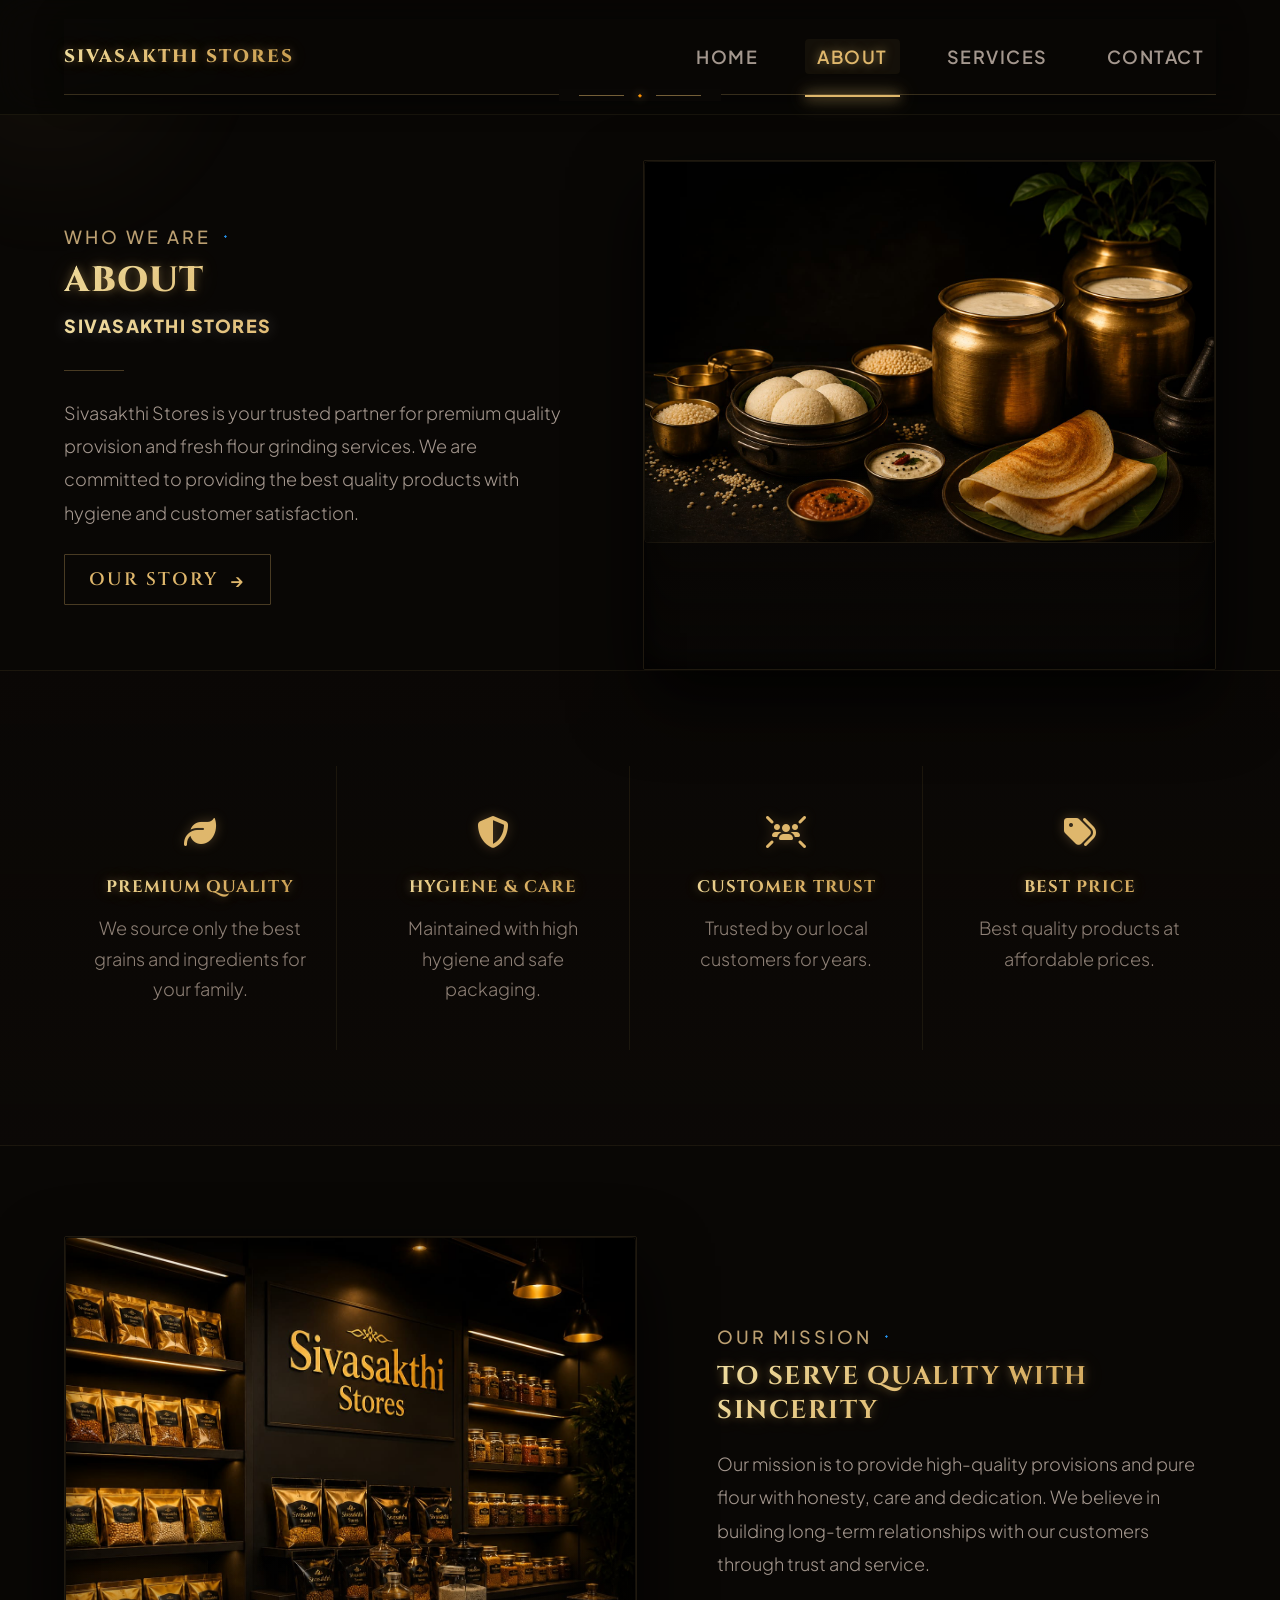
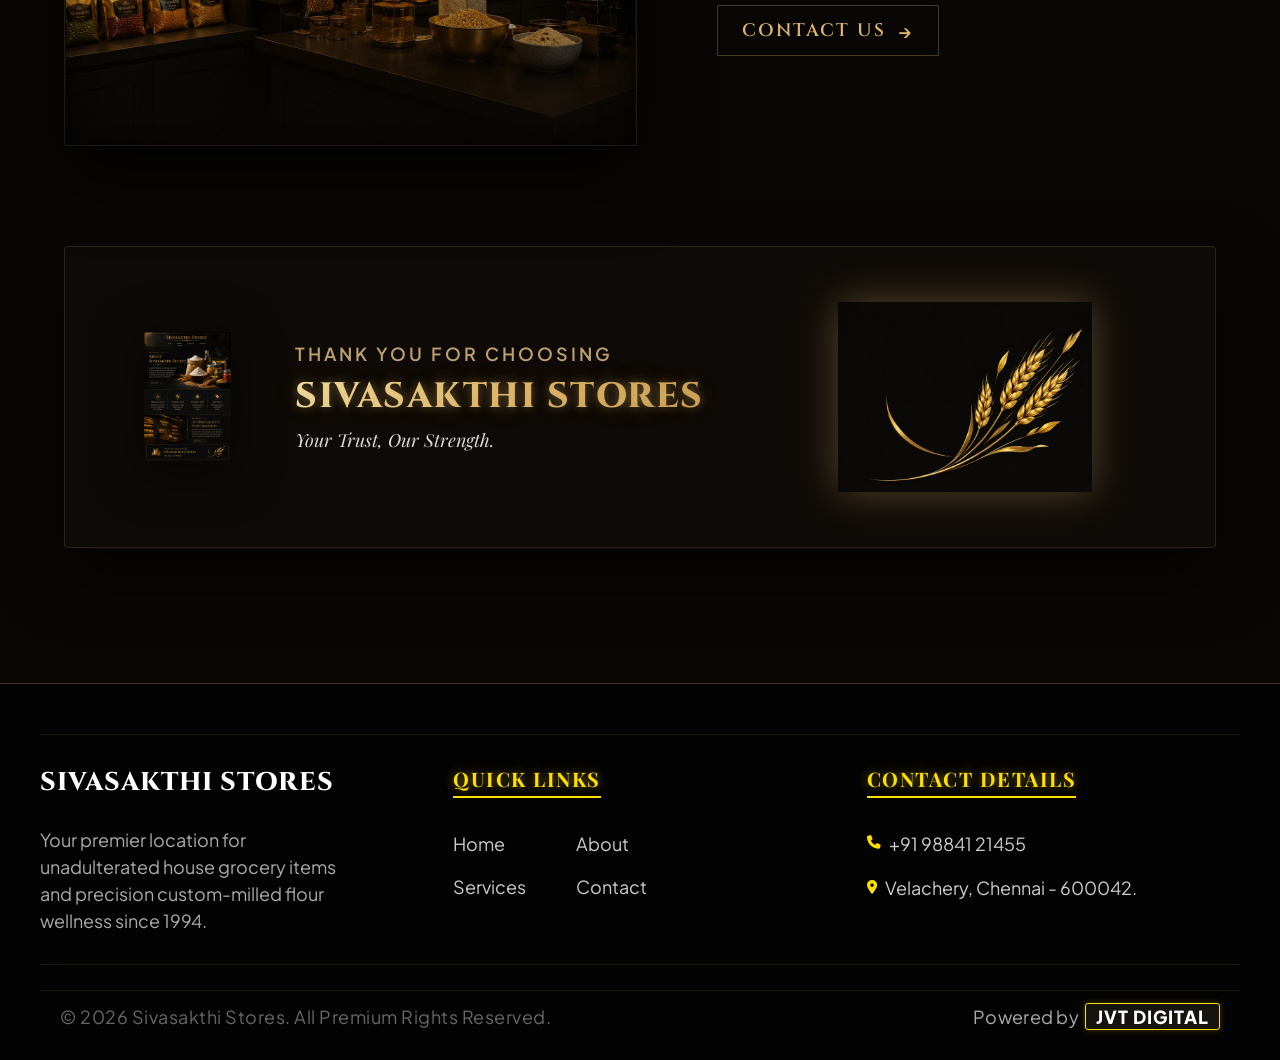
==== commit 71284ad7: "Add files via upload" ====
--- a/about.html
+++ b/about.html
@@ -151,52 +151,88 @@
 
     </main>
 
-    <footer class="master-luxury-footer elite-kinetic-footer">
-        <div class="footer-neon-laser-line"></div>
+   <footer class="master-luxury-footer" id="footer-block-anchor" style="padding: 30px 20px 20px 20px; background: #050505; color: #fff; font-family: 'Plus Jakarta Sans', sans-serif; position: relative; border-top: 1px solid rgba(255, 223, 0, 0.25);">
         
-        <div class="footer-grid-inside">
-            <div class="footer-brand-summary dynamic-fade-in-block">
-                <h3 class="burning-gold-text">SIVASAKTHI STORES</h3>
-                <div class="footer-accent-underline-glow"></div>
-                <p class="footer-summary-para">
-                    Your trusted corner destination for premium grade groceries, authentic daily provisions, and ultra-hygienic automated custom flour milling solutions since 2021. 
+        <style>
+            @keyframes intenseGoldRadiance {
+                0% { text-shadow: 0 0 10px #bca374, 0 0 18px #bca374; }
+                50% { text-shadow: 0 0 22px #fff, 0 0 35px #ffdf00, 0 0 45px #bca374; }
+                100% { text-shadow: 0 0 10px #bca374, 0 0 18px #bca374; }
+            }
+            .pure-gold-glow {
+                color: #ffffff !important;
+                font-weight: 800;
+                animation: intenseGoldRadiance 3s infinite ease-in-out;
+            }
+            .column-head-glow {
+                color: #ffdf00 !important;
+                text-shadow: 0 0 10px rgba(255, 223, 0, 0.5);
+                font-weight: 700;
+                letter-spacing: 1px;
+            }
+            .link-hover-glow a {
+                transition: all 0.3s cubic-bezier(0.25, 0.8, 0.25, 1);
+            }
+            .link-hover-glow a:hover {
+                color: #ffdf00 !important;
+                text-shadow: 0 0 12px #ffdf00;
+                padding-left: 4px;
+            }
+            .jvt-ultimate-badge {
+                animation: intenseGoldRadiance 4s infinite ease-in-out;
+                transition: all 0.3s ease;
+                background: rgba(188, 163, 116, 0.1);
+            }
+            .jvt-ultimate-badge:hover {
+                background: #ffdf00 !important;
+                color: #000000 !important;
+                -webkit-text-fill-color: #000000 !important;
+                box-shadow: 0 0 25px #ffdf00 !important;
+                text-shadow: none !important;
+            }
+        </style>
+
+        <div class="footer-container-stack" style="max-width: 1200px; margin: 0 auto;">
+            
+            <div class="footer-columns-balance-row" style="display: grid; grid-template-columns: repeat(auto-fit, minmax(280px, 1fr)); gap: 35px; margin-bottom: 25px; text-align: left;">
+                
+                <div class="footer-links-column" style="display: flex; flex-direction: column; align-items: flex-start;">
+                    <h3 class="pure-gold-glow" style="font-family: 'Cinzel', serif; font-size: 1.35rem; margin: 0 0 10px 0; letter-spacing: 1px; text-transform: uppercase;">Sivasakthi Stores</h3>
+                    <p style="margin: 0; color: #aaaaaa; font-size: 0.88rem; line-height: 1.5; max-width: 320px;">Your premier location for unadulterated house grocery items and precision custom-milled flour wellness since 1994.</p>
+                </div>
+                
+                <div class="footer-links-column link-hover-glow" style="display: flex; flex-direction: column; align-items: flex-start;">
+                    <h4 class="column-head-glow" style="font-family: 'Playfair Display', serif; font-size: 1.05rem; margin: 0 0 12px 0; text-transform: uppercase;">Quick Links</h4>
+                    <div style="display: grid; grid-template-columns: 1fr 1fr; gap: 8px 25px; width: 100%; max-width: 220px;">
+                        <a href="https://anusri-dev.github.io/sivasakthi-stores/index.html" style="text-decoration: none; color: #cccccc; font-size: 0.88rem;">Home</a>
+                        <a href="https://anusri-dev.github.io/sivasakthi-stores/about.html" style="text-decoration: none; color: #cccccc; font-size: 0.88rem;">About</a>
+                        <a href="https://anusri-dev.github.io/sivasakthi-stores/services.html" style="text-decoration: none; color: #cccccc; font-size: 0.88rem;">Services</a>
+                        <a href="https://anusri-dev.github.io/sivasakthi-stores/contact.html" style="text-decoration: none; color: #cccccc; font-size: 0.88rem;">Contact</a>
+                    </div>
+                </div>
+                
+                <div class="footer-links-column link-hover-glow" style="display: flex; flex-direction: column; align-items: flex-start;">
+                    <h4 class="column-head-glow" style="font-family: 'Playfair Display', serif; font-size: 1.05rem; margin: 0 0 12px 0; text-transform: uppercase;">Contact Details</h4>
+                    <div style="display: flex; flex-direction: column; gap: 8px; width: 100%;">
+                        <a href="tel:+919884121455" style="text-decoration: none; color: #cccccc; font-size: 0.88rem; display: flex; align-items: center; gap: 8px;">
+                            <i class="fa-solid fa-phone" style="color: #ffdf00; font-size: 0.85rem;"></i> +91 98841 21455
+                        </a>
+                        <div style="color: #cccccc; font-size: 0.88rem; display: flex; align-items: center; gap: 8px; line-height: 1.4;">
+                            <i class="fa-solid fa-location-dot" style="color: #ffdf00; font-size: 0.85rem;"></i> 
+                            <span>Velachery, Chennai - 600042.</span>
+                        </div>
+                    </div>
+                </div>
+                
+            </div>
+            
+            <div class="footer-bottom-copyright-bar" style="display: flex; justify-content: space-between; align-items: center; flex-wrap: wrap; gap: 10px; border-top: 1px solid rgba(255,223,0,0.1); padding-top: 12px; margin-top: 10px;">
+                <p style="margin: 0; font-size: 0.8rem; color: #666666;">&copy; 2026 Sivasakthi Stores. All Premium Rights Reserved.</p>
+                <p style="margin: 0; font-size: 0.82rem; color: #aaaaaa; display: flex; align-items: center; gap: 6px; letter-spacing: 0.3px;">
+                    Powered by <span class="jvt-ultimate-badge" style="color: #ffffff; font-weight: 800; border: 1px solid #ffdf00; padding: 1px 10px; border-radius: 3px; font-size: 0.78rem; letter-spacing: 1px; box-shadow: 0 0 6px rgba(255, 223, 0, 0.25);">JVT DIGITAL</span>
                 </p>
-                <div class="footer-social-glow-strip">
-                    <a href="#" class="social-glow-node"><i class="fab fa-facebook-f"></i></a>
-                    <a href="#" class="social-glow-node"><i class="fab fa-instagram"></i></a>
-                    <a href="#" class="social-glow-node"><i class="fab fa-whatsapp"></i></a>
-                </div>
             </div>
             
-            <div class="footer-links-column link-group-interactive">
-                <h4 class="footer-column-heading">Quick Access</h4>
-                <a href="index.html" class="kinetic-footer-link"><span class="link-bracket">[</span> Home <span class="link-bracket">]</span></a>
-                <a href="about.html" class="kinetic-footer-link active-footer-tag"><span class="link-bracket">[</span> About Us <span class="link-bracket">]</span></a>
-                <a href="index.html#services" class="kinetic-footer-link"><span class="link-bracket">[</span> Our Services <span class="link-bracket">]</span></a>
-                <a href="index.html#contact" class="kinetic-footer-link"><span class="link-bracket">[</span> Locate Store <span class="link-bracket">]</span></a>
-            </div>
-            
-            <div class="footer-links-column contact-info-panel">
-                <h4 class="footer-column-heading">Connect With Us</h4>
-                <div class="footer-interactive-contact-row">
-                    <span class="contact-icon-shell"><i class="fas fa-location-dot"></i></span> 
-                    <span class="contact-text-string"><strong>Sivasakthi Stores & Flour Mill</strong><br>Main Bazar Road, City Hub Terminal,<br>Chennai, Tamil Nadu.</span>
-                </div>
-                <div class="footer-interactive-contact-row">
-                    <span class="contact-icon-shell"><i class="fas fa-phone-volume"></i></span> 
-                    <span class="contact-text-string">+91 98765 43210<br>+91 044 2345 6789</span>
-                </div>
-                <div class="footer-interactive-contact-row">
-                    <span class="contact-icon-shell"><i class="fas fa-clock"></i></span> 
-                    <span class="contact-text-string">Mon - Sat: 8:00 AM - 9:30 PM<br>Sunday: 8:00 AM - 1:30 PM</span>
-                </div>
-            </div>
-        </div>
-        
-        <div class="footer-bottom-copyright-bar">
-            <div class="copyright-content-wrapper">
-                &copy; 2026 Sivasakthi Stores & Flour Mill. All Premium Rights Reserved. Designed to Perfection.
-            </div>
         </div>
     </footer>
 
--- a/style.css
+++ b/style.css
@@ -149,6 +149,7 @@
     color: var(--accent-gold-foil) !important; /* Icons changed to rich premium gold alignment */
     text-shadow: 0 0 6px var(--accent-gold-neon-glow) !important;
 }
+
 
 /* Premium matching theme CTA action buttons */
 .cta-solid-gold {
@@ -1937,4 +1938,673 @@
     z-index: 2; /* Sits perfectly on top of the background */
     text-align: center;
     width: 100%;
+}
+
+/* ==========================================================================
+   HERO BANNER FLOATING & ZOOM EFFECTS (style.css oda kadaisiyil add seiyavum)
+
+   ========================================================================== */
+
+/* Image veliya thandavaama iruka wrapper lock */
+.contact-right-small-image-box {
+    overflow: hidden !important;
+}
+
+/* Image ku continuous float animation permanent ah set panrom */
+.contact-right-small-image-box img {
+    transition: transform 0.6s cubic-bezier(0.25, 1, 0.5, 1), box-shadow 0.6s ease !important;
+    animation: contactHeroFloat 4s ease-in-out infinite alternate !important;
+}
+
+/* Mouse mela vaikum bodhu zoom aagi gold shadow adikum */
+.contact-right-small-image-box:hover img {
+    transform: scale(1.08) translateY(-5px) !important;
+    box-shadow: 0 15px 35px rgba(223, 183, 108, 0.35) !important;
+}
+
+/* Floating engine loop */
+@keyframes contactHeroFloat {
+    0% {
+        transform: translateY(0px);
+    }
+    100% {
+        transform: translateY(-12px);
+    }
+}
+
+/* ==========================================================================
+   STRICT MOBILE COMPLIANCE RE-ENGINEERING ZONE (DESKTOP LAYOUT 100% SAFE)
+   ========================================================================== */
+
+@media screen and (max-width: 768px) {
+    /* 1. HERO SLIDER SCALE ENFORCEMENT */
+    .master-hero-viewport {
+        height: 440px !important;
+        min-height: 440px !important;
+        max-height: 440px !important;
+    }
+    .pane-content-bound {
+        padding-top: 30px !important;
+        text-align: center !important;
+    }
+    .pane-content-bound h1 {
+        font-size: 1.7rem !important;
+        line-height: 1.3 !important;
+    }
+    .pane-mini-badge {
+        font-size: 0.7rem !important;
+        padding: 4px 8px !important;
+    }
+    .pane-feature-bullets p {
+        font-size: 0.85rem !important;
+        justify-content: center !important;
+    }
+
+    /* 2. PRODUCTS: MANDATORY 2 ABOVE / 2 BELOW GRID */
+    .panel-matrix-grid {
+        display: grid !important;
+        grid-template-columns: repeat(2, 1fr) !important;
+        gap: 12px !important;
+        width: 100% !important;
+    }
+    .big-rectangular-card {
+        width: 100% !important;
+    }
+    .card-media-lens {
+        height: 110px !important;
+    }
+    .card-text-deck h3 {
+        font-size: 0.95rem !important;
+    }
+    .card-text-deck p {
+        font-size: 0.78rem !important;
+    }
+
+    /* 3. PROMISES SECTOR: STRICT 2 ABOVE / 2 BELOW */
+    .commitments-container-grid {
+        display: grid !important;
+        grid-template-columns: repeat(2, 1fr) !important;
+        gap: 15px !important;
+    }
+
+    /* 4. MASTER FOOTER: ACCESSIBILITY TRIPLE COLUMN SYSTEM */
+    #masterFooterColumns {
+        display: grid !important;
+        grid-template-columns: repeat(3, 1fr) !important; /* Forces 3 parallel columns on mobile */
+        gap: 8px !important;
+        width: 100% !important;
+        box-sizing: border-box !important;
+    }
+    .footer-links-column {
+        width: 100% !important;
+        padding: 0 !important;
+        margin: 0 !important;
+    }
+    
+    /* Left column settings */
+    #footerColLeft {
+        text-align: left !important;
+        align-items: flex-start !important;
+    }
+    .footer-contact-items-wrapper {
+        display: flex !important;
+        flex-direction: column !important;
+        gap: 8px !important;
+        align-items: flex-start !important;
+    }
+    .footer-contact-items-wrapper a, .footer-location-block {
+        font-size: 0.72rem !important;
+        color: #cccccc !important;
+        text-decoration: none !important;
+        display: flex !important;
+        align-items: center !important;
+        gap: 6px !important;
+        text-align: left !important;
+    }
+    .footer-location-block {
+        align-items: flex-start !important;
+    }
+
+    /* Center column settings */
+    #footerColCenter {
+        text-align: center !important;
+        align-items: center !important;
+    }
+    #footerColCenter nav {
+        display: flex !important;
+        flex-direction: column !important;
+        gap: 8px !important;
+        align-items: center !important;
+    }
+    #footerColCenter nav a {
+        font-size: 0.72rem !important;
+        color: #cccccc !important;
+        text-decoration: none !important;
+    }
+
+    /* Right column settings */
+    #footerColRight {
+        text-align: right !important;
+        align-items: flex-end !important;
+    }
+    .footer-hours-items-wrapper {
+        display: flex !important;
+        flex-direction: column !important;
+        gap: 8px !important;
+        align-items: flex-end !important;
+        width: 100% !important;
+    }
+    .footer-hours-items-wrapper p {
+        font-size: 0.72rem !important;
+        color: #ffffff !important;
+        margin: 0 !important;
+        display: flex !important;
+        align-items: center !important;
+        gap: 6px !important;
+        justify-content: flex-end !important;
+    }
+    .footer-hours-items-wrapper p.lunch-text-highlight {
+        color: #ffdf00 !important;
+    }
+
+    /* Column Typography Header Overrides */
+    .column-head-glow {
+        font-size: 0.75rem !important;
+        margin-bottom: 10px !important;
+        letter-spacing: 0.5px !important;
+        width: 100% !important;
+        display: block !important;
+    }
+    #footerColLeft .column-head-glow { text-align: left !important; }
+    #footerColCenter .column-head-glow { text-align: center !important; }
+    #footerColRight .column-head-glow { text-align: right !important; }
+}
+
+/* --- STRICT 2-3 LINES DYNAMIC DRIVER ENGINE --- */
+.mobile-only-txt { display: none !important; }
+.desktop-only-txt { display: block; }
+
+@media screen and (max-width: 768px) {
+    .mobile-only-txt { display: block !important; }
+    .desktop-only-txt { display: none !important; }
+
+    /* Banner Height Compaction Fix */
+    .master-hero-viewport {
+        height: 340px !important;
+        min-height: 340px !important;
+        max-height: 340px !important;
+    }
+    .hero-pane-slide {
+        background-position: top center !important;
+        background-size: cover !important;
+    }
+    .pane-content-bound h1 {
+        font-size: 1.35rem !important;
+        line-height: 1.2 !important;
+    }
+    .pane-feature-bullets p {
+        font-size: 0.75rem !important;
+    }
+
+    /* Balanced 3-Column Parallel Row Footer Grid */
+    #masterFooterColumns {
+        display: grid !important;
+        grid-template-columns: repeat(3, 1fr) !important;
+        gap: 5px !important;
+        width: 100% !important;
+        padding: 0 !important;
+    }
+    .footer-links-column {
+        width: 100% !important;
+    }
+}
+
+/* ==========================================================================
+   ULTIMATE RESPONSE DRIVER FIX & GLOBAL FONT SIZE BOOST ENGINE
+   ========================================================================== */
+
+/* GLOBAL DESKTOP FONT SIZE INCREASE ADJUSTMENTS */
+body {
+    font-size: 17px !important;
+}
+.legacy-text-envelope p, .card-text-deck p, .commitment-node-box p {
+    font-size: 16px !important;
+    line-height: 1.6 !important;
+}
+.legacy-text-envelope h3 {
+    font-size: 1.8rem !important;
+}
+.card-text-deck h3 {
+    font-size: 1.35rem !important;
+}
+
+/* BASE FOOTER CSS STLYES FIXES (DESKTOP ALLIGNMENT MECHANISM) */
+.master-luxury-footer {
+    background: #050505 !important;
+    color: #ffffff !important;
+    padding: 40px 20px 20px 20px !important;
+    border-top: 2px solid #bca374 !important;
+}
+.footer-container-stack {
+    max-width: 1200px !important;
+    margin: 0 auto !important;
+}
+.footer-main-title-glow {
+    font-family: 'Cinzel', serif !important;
+    font-size: 2.4rem !important;
+    margin: 0 0 8px 0 !important;
+    letter-spacing: 3px !important;
+    color: #ffffff !important;
+    text-shadow: 0 0 10px rgba(188, 163, 116, 0.4) !important;
+}
+.footer-subtext-desc {
+    color: #cccccc !important;
+    font-size: 15px !important;
+    max-width: 700px !important;
+    margin: 0 auto 25px auto !important;
+}
+
+/* 3-COLUMN PARALLEL ALIGNMENT MECHANISM (DESKTOP TRIPLE STATIONS) */
+.footer-columns-balance-row {
+    display: flex !important;
+    flex-direction: row !important;
+    justify-content: space-between !important;
+    align-items: flex-start !important;
+    gap: 30px !important;
+    border-bottom: 1px solid rgba(255, 223, 0, 0.15) !important;
+    padding-bottom: 25px !important;
+    margin-bottom: 20px !important;
+}
+.footer-links-column {
+    flex: 1 !important;
+    display: flex !important;
+    flex-direction: column !important;
+}
+#footerColLeft { align-items: flex-start !important; text-align: left !important; }
+#footerColCenter { align-items: center !important; text-align: center !important; }
+#footerColRight { align-items: flex-end !important; text-align: right !important; }
+
+.column-head-glow {
+    color: #ffdf00 !important;
+    font-family: 'Playfair Display', serif !important;
+    font-size: 1.15rem !important;
+    font-weight: 700 !important;
+    margin: 0 0 15px 0 !important;
+    padding-bottom: 4px !important;
+    border-bottom: 2px solid #ffdf00 !important;
+    letter-spacing: 1.5px !important;
+    display: inline-block !important;
+}
+.footer-contact-items-wrapper, .footer-nav-links-deck, .footer-hours-items-wrapper {
+    display: flex !important;
+    flex-direction: column !important;
+    gap: 12px !important;
+}
+.footer-contact-items-wrapper a, .footer-nav-links-deck a, .footer-hours-items-wrapper p {
+    color: #dddddd !important;
+    text-decoration: none !important;
+    font-size: 15px !important;
+    display: flex !important;
+    align-items: center !important;
+    gap: 8px !important;
+    transition: all 0.3s ease !important;
+}
+.footer-contact-items-wrapper a:hover, .footer-nav-links-deck a:hover {
+    color: #ffdf00 !important;
+}
+.lunch-highlight-gold {
+    color: #ffdf00 !important;
+    font-weight: 600 !important;
+}
+.footer-bottom-copyright-bar {
+    display: flex !important;
+    justify-content: space-between !important;
+    align-items: center !important;
+    font-size: 14px !important;
+    color: #999999 !important;
+}
+.jvt-gold-badge {
+    border: 1px solid #ffdf00 !important;
+    padding: 2px 10px !important;
+    border-radius: 4px !important;
+    color: #ffffff !important;
+    font-weight: 700 !important;
+}
+
+/* ==========================================================================
+   MOBILE INTERFACE DRIVER SCREEN DECK RULES (MAX-WIDTH: 768px)
+   ========================================================================== */
+.mobile-only-txt { display: none !important; }
+.desktop-only-txt { display: block; }
+
+@media screen and (max-width: 768px) {
+    .mobile-only-txt { display: block !important; }
+    .desktop-only-txt { display: none !important; }
+
+    /* MOBILE GLOBAL FONT SIZE BOOST */
+    p, span, a {
+        font-size: 14px !important;
+    }
+    h3 {
+        font-size: 16px !important;
+    }
+
+    /* 1. HERO BANNER OVERFLOW COMPRESSION FIX */
+    .master-hero-viewport {
+        height: 380px !important;
+        min-height: 380px !important;
+        max-height: 380px !important;
+    }
+    .hero-pane-slide {
+        background-position: center center !important;
+        background-size: cover !important;
+    }
+    .pane-content-bound {
+        padding: 40px 15px 0 15px !important;
+        text-align: center !important;
+    }
+    .pane-content-bound h1 {
+        font-size: 1.6rem !important; /* Large Font Increase */
+        line-height: 1.3 !important;
+        margin-bottom: 12px !important;
+    }
+    .pane-mini-badge {
+        font-size: 0.75rem !important;
+        padding: 4px 8px !important;
+        margin-bottom: 10px !important;
+    }
+    .pane-feature-bullets p {
+        font-size: 0.95rem !important; /* Visibility Boost */
+        justify-content: center !important;
+        margin-bottom: 6px !important;
+    }
+    .cta-solid-gold {
+        padding: 10px 20px !important;
+        font-size: 0.85rem !important;
+    }
+
+    /* 2. ULTRACLEAN TRIPLE COLUMN PARALLEL INTERFACE (MOBILE FOOTER RESOLUTION) */
+    .footer-brand-center-row {
+        margin-bottom: 20px !important;
+    }
+    .footer-main-title-glow {
+        font-size: 1.9rem !important;
+    }
+    #masterFooterColumns {
+        display: grid !important;
+        grid-template-columns: repeat(3, 1fr) !important; /* Perfect side-by-side matching 1st image */
+        gap: 10px !important;
+        width: 100% !important;
+        padding: 0 !important;
+    }
+    .column-head-glow {
+        font-size: 0.8rem !important; /* Font boost for visibility */
+        margin-bottom: 12px !important;
+        width: 100% !important;
+        border-bottom: 1px solid #ffdf00 !important;
+    }
+    
+    /* Strict Alignments Alignment Engines */
+    #footerColLeft { align-items: flex-start !important; text-align: left !important; }
+    #footerColCenter { align-items: center !important; text-align: center !important; }
+    #footerColRight { align-items: flex-end !important; text-align: right !important; }
+    
+    .footer-contact-items-wrapper a, .footer-nav-links-deck a, .footer-hours-items-wrapper p {
+        font-size: 0.8rem !important; /* Easily readable text */
+    }
+    .footer-hours-items-wrapper p {
+        justify-content: flex-end !important;
+    }
+}/* ==========================================================================
+   GLOBAL BRAND RULES & TEXT SIZING ARCHITECTURE ENGINE
+   ========================================================================== */
+
+/* GLOBAL DESKTOP FONTS AND VISIBILITY BOOST */
+body {
+    font-size: 19px !important; /* General size boost */
+    background: #000;
+    color: #fff;
+    margin: 0;
+}
+p, span, a {
+    font-size: 18px !important; /* Structural line visibility boost */
+}
+h2 {
+    font-size: 2.2rem !important;
+}
+h3 {
+    font-size: 1.6rem !important;
+}
+.legacy-text-envelope p, .card-text-deck p, .commitment-node-box p {
+    font-size: 17px !important;
+    line-height: 1.65 !important;
+}
+
+/* PAZHAYA STYLISH DESKTOP FOOTER ARCHITECTURE DEFINED */
+.master-luxury-footer {
+    background: #030303 !important;
+    color: #ffffff !important;
+    padding: 50px 40px 30px 40px !important;
+    border-top: 1px solid rgba(188, 163, 116, 0.3) !important;
+}
+.footer-container-stack {
+    max-width: 1200px !important;
+    margin: 0 auto !important;
+}
+.footer-brand-center-row {
+    text-align: center !important;
+    margin-bottom: 40px !important;
+}
+.footer-main-title-glow {
+    font-family: 'Cinzel', serif !important;
+    font-size: 2.6rem !important;
+    margin: 0 0 10px 0 !important;
+    letter-spacing: 4px !important;
+    color: #ffffff !important;
+}
+.footer-subtext-desc {
+    color: #aaaaaa !important;
+    font-size: 16px !important;
+    max-width: 650px !important;
+    margin: 0 auto !important;
+    line-height: 1.5 !important;
+}
+.footer-columns-balance-row {
+    display: flex !important;
+    flex-direction: row !important;
+    justify-content: space-between !important;
+    align-items: flex-start !important;
+    gap: 40px !important;
+    border-top: 1px solid rgba(255, 223, 0, 0.1) !important;
+    border-bottom: 1px solid rgba(255, 223, 0, 0.1) !important;
+    padding: 30px 0 !important;
+    margin-bottom: 25px !important;
+}
+.footer-links-column {
+    flex: 1 !important;
+    display: flex !important;
+    flex-direction: column !important;
+}
+#footerColLeft { align-items: flex-start !important; text-align: left !important; }
+#footerColCenter { align-items: center !important; text-align: center !important; }
+#footerColRight { align-items: flex-end !important; text-align: right !important; }
+
+.column-head-glow {
+    color: #bca374 !important;
+    font-family: 'Playfair Display', serif !important;
+    font-size: 1.25rem !important;
+    font-weight: 700 !important;
+    margin: 0 0 18px 0 !important;
+    letter-spacing: 1.5px !important;
+    text-transform: uppercase !important;
+}
+.footer-contact-items-wrapper, .footer-nav-links-deck, .footer-hours-items-wrapper {
+    display: flex !important;
+    flex-direction: column !important;
+    gap: 12px !important;
+}
+.footer-contact-items-wrapper a, .footer-nav-links-deck a, .footer-hours-items-wrapper p {
+    color: #cccccc !important;
+    text-decoration: none !important;
+    font-size: 16px !important;
+    display: flex !important;
+    align-items: center !important;
+    gap: 10px !important;
+}
+.lunch-highlight-gold {
+    color: #ffdf00 !important;
+    font-weight: 600 !important;
+}
+.footer-bottom-copyright-bar {
+    display: flex !important;
+    justify-content: space-between !important;
+    align-items: center !important;
+    font-size: 15px !important;
+    color: #777777 !important;
+}
+.jvt-gold-badge {
+    border: 1px solid #bca374 !important;
+    padding: 2px 8px !important;
+    border-radius: 3px !important;
+    color: #fff !important;
+}
+
+/* ==========================================================================
+   MOBILE RESPONSIVE RESOLUTION ENGINE (MAX-WIDTH: 768px)
+   ========================================================================== */
+.mobile-only-txt { display: none !important; }
+.desktop-only-txt { display: block; }
+
+@media screen and (max-width: 768px) {
+    .mobile-only-txt { display: block !important; }
+    .desktop-only-txt { display: none !important; }
+
+    /* MOBILE FONTS GLOBAL INCREMENT */
+    p, span, a, div {
+        font-size: 15px !important; /* Visible legible font scale */
+    }
+    h2 {
+        font-size: 1.6rem !important;
+    }
+    h3 {
+        font-size: 1.2rem !important;
+    }
+
+    /* HERO IMAGE REDUCTION & TEXT OVERLAY REDUCTION CRASH FIX */
+    .master-hero-viewport {
+        height: 310px !important; /* Normal compact sizing */
+        min-height: 310px !important;
+        max-height: 310px !important;
+    }
+    .hero-pane-slide {
+        background-position: center center !important;
+        background-size: contain !important; /* Contained image logic - NO OVER-ZOOM */
+        background-color: #000000 !important;
+    }
+    .pane-content-bound {
+        padding: 25px 15px 0 15px !important;
+        text-align: center !important;
+        background: rgba(0, 0, 0, 0.55) !important; /* Dark tint sheet to isolate overlay text */
+        height: 100% !important;
+    }
+    .pane-content-bound h1.hero-main-title {
+        font-size: 1.25rem !important; /* Reduced layout text width from double size */
+        line-height: 1.3 !important;
+        margin-top: 5px !important;
+        margin-bottom: 8px !important;
+        letter-spacing: 1px !important;
+    }
+    .pane-mini-badge {
+        font-size: 0.65rem !important;
+        padding: 3px 6px !important;
+        margin-bottom: 6px !important;
+    }
+    .pane-feature-bullets {
+        margin-bottom: 10px !important;
+    }
+    .pane-feature-bullets p {
+        font-size: 0.85rem !important;
+        margin-bottom: 4px !important;
+        justify-content: center !important;
+    }
+    .cta-solid-gold {
+        padding: 8px 16px !important;
+        font-size: 0.75rem !important;
+    }
+
+    /* PAZHAYA SYSTEM LAYOUT STYLE FOR MOBILE FOOTER */
+    .master-luxury-footer {
+        padding: 30px 15px 20px 15px !important;
+    }
+    .footer-main-title-glow {
+        font-size: 1.8rem !important;
+    }
+    .footer-columns-balance-row {
+        flex-direction: column !important; /* Linear stacked columns alignment as requested */
+        gap: 25px !important;
+        text-align: left !important;
+        padding: 20px 0 !important;
+    }
+    #footerColLeft, #footerColCenter, #footerColRight {
+        align-items: flex-start !important;
+        text-align: left !important;
+        width: 100% !important;
+    }
+    #footerColCenter nav.footer-nav-links-deck {
+        align-items: flex-start !important;
+    }
+    .column-head-glow {
+        font-size: 1rem !important;
+        margin-bottom: 12px !important;
+        border-bottom: 1px solid #bca374 !important;
+        width: 100% !important;
+        padding-bottom: 2px !important;
+    }
+    .footer-hours-items-wrapper p {
+        justify-content: flex-start !important;
+    }
+}
+
+@media screen and (max-width: 992px) {
+    /* Navbar fix */
+    .master-luxury-nav, .mockup-master-navbar {
+        position: fixed !important;
+        top: 0 !important;
+        width: 100% !important;
+        height: 70px !important;
+        z-index: 9999 !important;
+    }
+
+    /* Hero Fix - NO ZOOM, FULL VISIBILITY */
+    .master-hero-viewport {
+        height: 250px !important;
+        margin-top: 70px !important;
+        width: 100% !important;
+    }
+    .hero-pane-slide {
+        background-size: cover !important;
+        background-position: center !important;
+        height: 250px !important;
+    }
+
+    /* Content Fix */
+    .pane-content-bound {
+        width: 90% !important;
+        padding: 15px !important;
+        background: rgba(0,0,0,0.6) !important;
+    }
+
+    /* Product Section Stack */
+    .showcase-panels-track {
+        display: block !important;
+        width: 100% !important;
+    }
+    .showcase-panel-unit {
+        width: 100% !important;
+        margin-bottom: 20px !important;
+    }
+    .panel-matrix-grid {
+        display: block !important;
+        width: 100% !important;
+    }
 }
